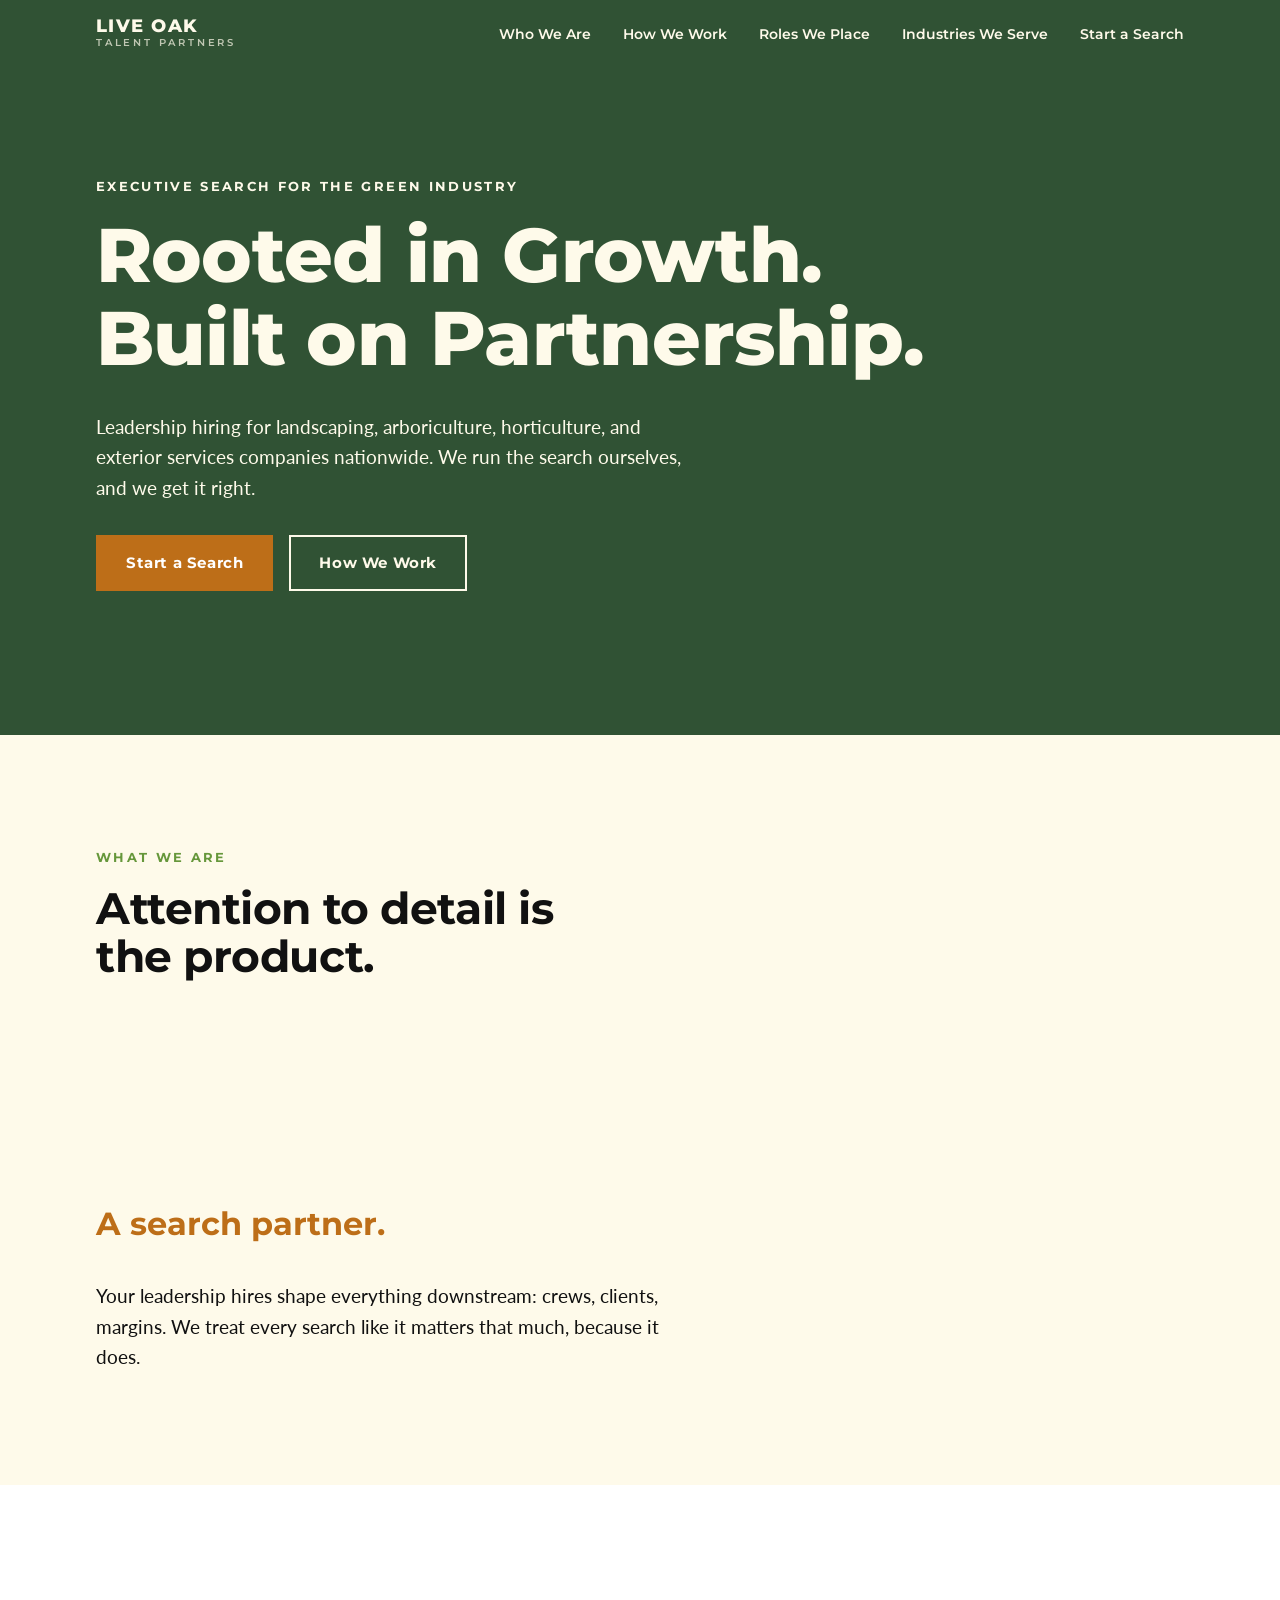
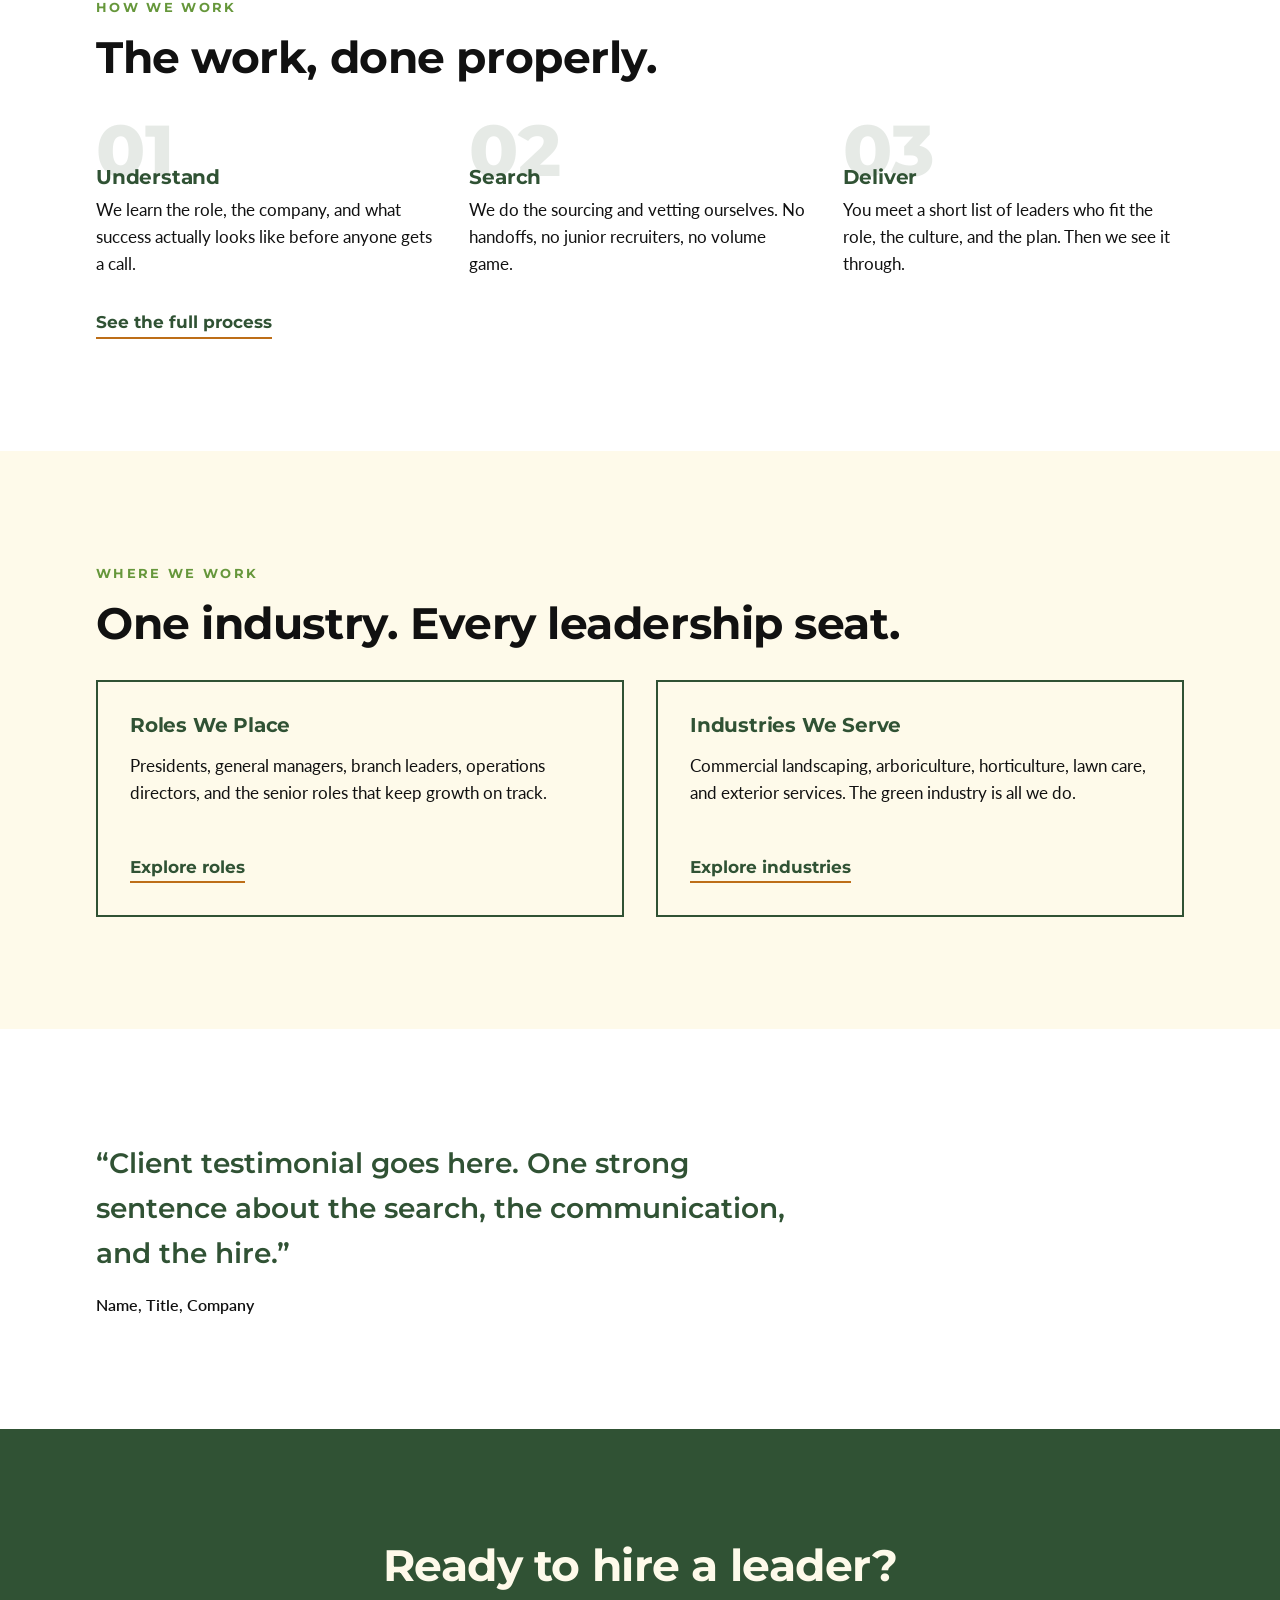
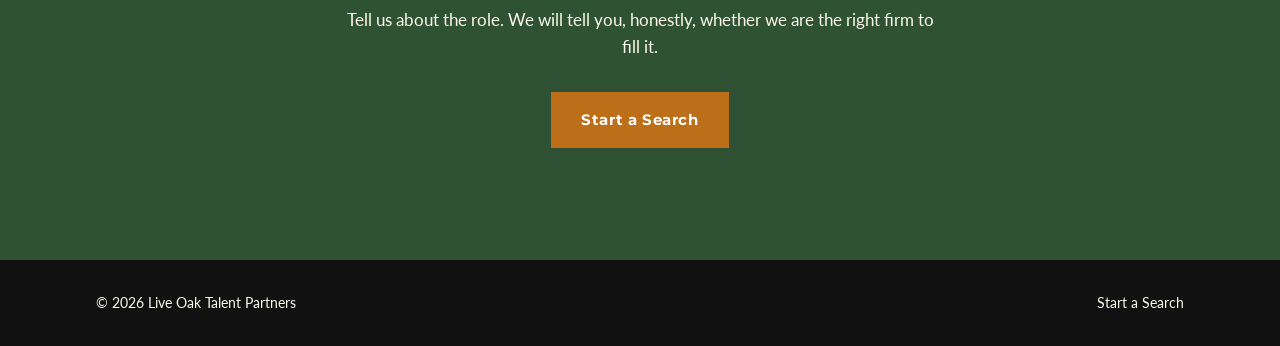
==== index.html @ 183c1b1b "Initial commit" ====
<!DOCTYPE html>
<html lang="en">
<head>
  <meta charset="UTF-8">
  <meta name="viewport" content="width=device-width, initial-scale=1.0">
  <title>Live Oak Talent Partners | Leadership Hiring for the Green Industry</title>
  <meta name="description" content="Executive search for landscaping, arboriculture, horticulture, and exterior services companies. Leadership hiring, done properly.">
  <link rel="preconnect" href="https://fonts.googleapis.com">
  <link rel="preconnect" href="https://fonts.gstatic.com" crossorigin>
  <link href="https://fonts.googleapis.com/css2?family=Montserrat:wght@600;700;800&family=Lato:wght@400;700&display=swap" rel="stylesheet">
  <link rel="stylesheet" href="styles.css">
</head>
<body>

  <header class="site-header">
    <div class="container">
      <!-- Logo: tree icon drops in here when the file is ready -->
      <a class="wordmark" href="index.html">
        <strong>LIVE OAK</strong>
        <span>Talent Partners</span>
      </a>
      <nav class="site-nav" aria-label="Main">
        <ul>
          <li><a href="pages/who-we-are.html">Who We Are</a></li>
          <li><a href="pages/how-we-work.html">How We Work</a></li>
          <li><a href="pages/roles-we-place.html">Roles We Place</a></li>
          <li><a href="pages/industries-we-serve.html">Industries We Serve</a></li>
          <li><a href="pages/start-a-search.html">Start a Search</a></li>
        </ul>
      </nav>
    </div>
  </header>

  <main>

    <section class="hero">
      <div class="container">
        <p class="eyebrow">Executive Search for the Green Industry</p>
        <h1>Rooted in Growth. Built on Partnership.</h1>
        <p class="lede">Leadership hiring for landscaping, arboriculture, horticulture, and exterior services companies nationwide. We run the search ourselves, and we get it right.</p>
        <div class="hero-actions">
          <a class="button button-solid" href="pages/start-a-search.html">Start a Search</a>
          <a class="button button-outline" href="pages/how-we-work.html">How We Work</a>
        </div>
      </div>
    </section>

    <section class="section positioning">
      <div class="container">
        <p class="eyebrow">What We Are</p>
        <h2 data-reveal>Attention to detail is the product.</h2>
        <ul class="not-list" data-reveal>
          <li class="struck">A staffing agency.</li>
          <li class="struck">A job board.</li>
          <li class="struck">A resume-forwarding firm.</li>
          <li class="resolve">A search partner.</li>
        </ul>
        <p class="lede">Your leadership hires shape everything downstream: crews, clients, margins. We treat every search like it matters that much, because it does.</p>
      </div>
    </section>

    <section class="section process">
      <div class="container">
        <p class="eyebrow">How We Work</p>
        <h2>The work, done properly.</h2>
        <div class="process-grid" data-reveal>
          <div>
            <p class="step-number">01</p>
            <h3>Understand</h3>
            <p>We learn the role, the company, and what success actually looks like before anyone gets a call.</p>
          </div>
          <div>
            <p class="step-number">02</p>
            <h3>Search</h3>
            <p>We do the sourcing and vetting ourselves. No handoffs, no junior recruiters, no volume game.</p>
          </div>
          <div>
            <p class="step-number">03</p>
            <h3>Deliver</h3>
            <p>You meet a short list of leaders who fit the role, the culture, and the plan. Then we see it through.</p>
          </div>
        </div>
        <a class="text-link" href="pages/how-we-work.html">See the full process</a>
      </div>
    </section>

    <section class="section">
      <div class="container">
        <p class="eyebrow">Where We Work</p>
        <h2>One industry. Every leadership seat.</h2>
        <div class="pathways-grid" data-reveal>
          <div class="pathway">
            <h3>Roles We Place</h3>
            <p>Presidents, general managers, branch leaders, operations directors, and the senior roles that keep growth on track.</p>
            <a class="text-link" href="pages/roles-we-place.html">Explore roles</a>
          </div>
          <div class="pathway">
            <h3>Industries We Serve</h3>
            <p>Commercial landscaping, arboriculture, horticulture, lawn care, and exterior services. The green industry is all we do.</p>
            <a class="text-link" href="pages/industries-we-serve.html">Explore industries</a>
          </div>
        </div>
      </div>
    </section>

    <section class="section quote">
      <div class="container">
        <!-- Social proof placeholder. Swap in a real client quote
             and attribution before launch. -->
        <blockquote data-reveal>
          &ldquo;Client testimonial goes here. One strong sentence about the search, the communication, and the hire.&rdquo;
          <cite>Name, Title, Company</cite>
        </blockquote>
      </div>
    </section>

    <section class="section cta-band">
      <div class="container">
        <h2>Ready to hire a leader?</h2>
        <p>Tell us about the role. We will tell you, honestly, whether we are the right firm to fill it.</p>
        <a class="button button-solid" href="pages/start-a-search.html">Start a Search</a>
      </div>
    </section>

  </main>

  <footer class="site-footer">
    <div class="container">
      <p>&copy; 2026 Live Oak Talent Partners</p>
      <p><a href="pages/start-a-search.html">Start a Search</a></p>
    </div>
  </footer>

  <script src="script.js"></script>
</body>
</html>
---- styles.css ----
/* ==========================================================
   Live Oak Talent Partners - shared stylesheet
   Mobile-first. Brand variables below are the only source
   of color and type decisions across the site.
   ========================================================== */

:root {
  --color-dark-green: #305234;
  --color-medium-green: #66973B;
  --color-amber: #BD6E18;
  --color-cream: #FEFAEA;
  --color-white: #FFFFFF;
  --color-black: #111111;

  --font-display: 'Montserrat', sans-serif;
  --font-body: 'Lato', sans-serif;

  --space-1: 0.5rem;
  --space-2: 1rem;
  --space-3: 2rem;
  --space-4: 4rem;
  --space-5: 7rem;

  --measure: 38rem;       /* max width for body text */
  --container: 72rem;     /* max width for page content */
}

/* ---------- Reset & base ---------- */

*,
*::before,
*::after {
  box-sizing: border-box;
  margin: 0;
}

html {
  scroll-behavior: smooth;
}

@media (prefers-reduced-motion: reduce) {
  html {
    scroll-behavior: auto;
  }
  *,
  *::before,
  *::after {
    animation: none !important;
    transition: none !important;
  }
}

body {
  font-family: var(--font-body);
  font-size: 1.0625rem;
  line-height: 1.6;
  color: var(--color-black);
  background: var(--color-cream);
}

img {
  max-width: 100%;
  display: block;
}

a {
  color: inherit;
}

:focus-visible {
  outline: 3px solid var(--color-amber);
  outline-offset: 3px;
}

/* ---------- Type ---------- */

h1,
h2,
h3 {
  font-family: var(--font-display);
  line-height: 1.1;
  letter-spacing: -0.01em;
}

h1 {
  font-size: clamp(2.5rem, 8vw, 4.75rem);
  font-weight: 800;
}

h2 {
  font-size: clamp(1.75rem, 5vw, 2.75rem);
  font-weight: 700;
}

h3 {
  font-size: 1.25rem;
  font-weight: 700;
}

.eyebrow {
  font-family: var(--font-display);
  font-size: 0.8125rem;
  font-weight: 700;
  letter-spacing: 0.18em;
  text-transform: uppercase;
  color: var(--color-medium-green);
  margin-bottom: var(--space-2);
}

.lede {
  font-size: 1.1875rem;
  max-width: var(--measure);
}

/* ---------- Layout helpers ---------- */

.container {
  max-width: var(--container);
  margin: 0 auto;
  padding: 0 var(--space-3);
}

.section {
  padding: var(--space-4) 0;
}

@media (min-width: 48rem) {
  .section {
    padding: var(--space-5) 0;
  }
}

/* ---------- Buttons ---------- */

.button {
  display: inline-block;
  font-family: var(--font-display);
  font-size: 0.9375rem;
  font-weight: 700;
  letter-spacing: 0.04em;
  text-decoration: none;
  padding: 0.875rem 1.75rem;
  border: 2px solid transparent;
  transition: background-color 0.15s ease, color 0.15s ease,
    transform 0.15s ease, box-shadow 0.15s ease;
}

.button:hover {
  transform: translateY(-2px);
  box-shadow: 0 6px 16px rgba(17, 17, 17, 0.2);
}

.button-solid {
  background: var(--color-amber);
  color: var(--color-white);
}

.button-solid:hover {
  background: var(--color-dark-green);
}

.button-outline {
  border-color: currentColor;
  color: inherit;
}

.button-outline:hover {
  background: var(--color-cream);
  color: var(--color-dark-green);
}

/* ---------- Header & nav ---------- */

.site-header {
  background: transparent;
  color: var(--color-cream);
  position: fixed;
  top: 0;
  left: 0;
  right: 0;
  z-index: 10;
  transition: background-color 0.25s ease, box-shadow 0.25s ease;
}

.site-header .container {
  display: flex;
  flex-wrap: wrap;
  align-items: center;
  justify-content: space-between;
  gap: var(--space-2);
  padding-top: var(--space-2);
  padding-bottom: var(--space-2);
  transition: padding 0.2s ease;
}

.site-header.scrolled {
  background: var(--color-dark-green);
  box-shadow: 0 2px 12px rgba(17, 17, 17, 0.25);
}

.site-header.scrolled .container {
  padding-top: 0.375rem;
  padding-bottom: 0.375rem;
}

.wordmark strong,
.wordmark span {
  transition: font-size 0.2s ease;
}

.site-header.scrolled .wordmark strong {
  font-size: 0.9375rem;
}

.site-header.scrolled .wordmark span {
  font-size: 0.5rem;
}

/* Logo: text wordmark stand-in. Tree icon drops in
   here as an img or inline SVG when the file arrives. */
.wordmark {
  font-family: var(--font-display);
  text-decoration: none;
  line-height: 1.15;
}

.wordmark strong {
  display: block;
  font-size: 1.125rem;
  font-weight: 800;
  letter-spacing: 0.08em;
}

.wordmark span {
  display: block;
  font-size: 0.625rem;
  font-weight: 600;
  letter-spacing: 0.28em;
  text-transform: uppercase;
  color: var(--color-cream);
  opacity: 0.7;
}

.site-nav ul {
  list-style: none;
  padding: 0;
  display: flex;
  flex-wrap: wrap;
  gap: var(--space-2) var(--space-3);
}

.site-nav a {
  font-family: var(--font-display);
  font-size: 0.875rem;
  font-weight: 600;
  text-decoration: none;
  padding: 0.25rem 0;
  border-bottom: 2px solid transparent;
}

.site-nav a:hover,
.site-nav a[aria-current="page"] {
  border-bottom-color: var(--color-amber);
}

/* ---------- Hero ---------- */

.hero {
  background: var(--color-dark-green);
  color: var(--color-cream);
  padding: 9rem 0 var(--space-5);
}

@media (min-width: 48rem) {
  .hero {
    padding: 11rem 0 9rem;
  }
}

.hero .eyebrow {
  color: var(--color-cream);
  opacity: 0.75;
}

.hero h1 {
  max-width: 16ch;
  margin-bottom: var(--space-3);
}

.hero .lede {
  color: var(--color-cream);
  opacity: 0.9;
  margin-bottom: var(--space-3);
}

.hero-actions {
  display: flex;
  flex-wrap: wrap;
  gap: var(--space-2);
}

/* Hero entrance: each element rises in sequence on load */
@keyframes rise-in {
  from {
    opacity: 0;
    transform: translateY(28px);
  }
  to {
    opacity: 1;
    transform: none;
  }
}

.hero .eyebrow,
.hero h1,
.hero .lede,
.hero-actions {
  animation: rise-in 0.7s ease-out both;
}

.hero h1 { animation-delay: 0.12s; }
.hero .lede { animation-delay: 0.28s; }
.hero-actions { animation-delay: 0.44s; }

/* ---------- Positioning / signature ---------- */

.positioning h2 {
  max-width: 18ch;
  margin-bottom: var(--space-3);
}

.not-list {
  list-style: none;
  padding: 0;
  font-family: var(--font-display);
  font-size: clamp(1.375rem, 4vw, 2rem);
  font-weight: 700;
  color: var(--color-dark-green);
}

.not-list li {
  position: relative;
  width: fit-content;
  margin-bottom: var(--space-1);
}

/* The strike is a drawn amber bar, animated by the reveal */
.not-list .struck {
  opacity: 0.55;
}

.not-list .struck::after {
  content: '';
  position: absolute;
  left: -0.1em;
  right: -0.1em;
  top: 52%;
  height: 0.14em;
  background: var(--color-amber);
  transform: scaleX(1);
  transform-origin: left center;
}

.not-list .resolve {
  color: var(--color-amber);
  margin-top: var(--space-2);
}

.positioning .lede {
  margin-top: var(--space-3);
}

/* ---------- Process (3 steps) ---------- */

.process {
  background: var(--color-white);
}

.process-grid {
  display: grid;
  gap: var(--space-3);
  margin-top: var(--space-3);
}

@media (min-width: 48rem) {
  .process-grid {
    grid-template-columns: repeat(3, 1fr);
  }
}

.step-number {
  font-family: var(--font-display);
  font-size: 4.5rem;
  font-weight: 800;
  line-height: 1;
  color: rgba(48, 82, 52, 0.12);
  letter-spacing: 0;
}

.process-grid h3 {
  margin: -1.25rem 0 var(--space-1);
  color: var(--color-dark-green);
}

.text-link {
  display: inline-block;
  font-family: var(--font-display);
  font-weight: 700;
  color: var(--color-dark-green);
  text-decoration: none;
  border-bottom: 2px solid var(--color-amber);
  margin-top: var(--space-3);
}

.text-link:hover {
  color: var(--color-amber);
}

/* ---------- Roles & industries ---------- */

.pathways-grid {
  display: grid;
  gap: var(--space-3);
  margin-top: var(--space-3);
}

@media (min-width: 48rem) {
  .pathways-grid {
    grid-template-columns: 1fr 1fr;
  }
}

.pathway {
  border: 2px solid var(--color-dark-green);
  padding: var(--space-3);
  transition: transform 0.2s ease, box-shadow 0.2s ease;
}

.pathway:hover {
  transform: translateY(-4px);
  box-shadow: 0 10px 24px rgba(48, 82, 52, 0.18);
}

.pathway h3 {
  color: var(--color-dark-green);
  margin-bottom: var(--space-2);
}

.pathway p {
  margin-bottom: var(--space-2);
}

/* ---------- Quote placeholder ---------- */

.quote {
  background: var(--color-white);
}

.quote blockquote {
  font-family: var(--font-display);
  font-size: clamp(1.25rem, 3.5vw, 1.75rem);
  font-weight: 600;
  color: var(--color-dark-green);
  max-width: 44rem;
}

.quote cite {
  display: block;
  font-family: var(--font-body);
  font-style: normal;
  font-size: 1rem;
  color: var(--color-black);
  margin-top: var(--space-2);
}

/* ---------- CTA band ---------- */

.cta-band {
  background: var(--color-dark-green);
  color: var(--color-cream);
  text-align: center;
}

.cta-band h2 {
  margin-bottom: var(--space-2);
}

.cta-band p {
  max-width: var(--measure);
  margin: 0 auto var(--space-3);
}

/* ---------- Footer ---------- */

.site-footer {
  background: var(--color-black);
  color: var(--color-cream);
  padding: var(--space-3) 0;
  font-size: 0.875rem;
}

.site-footer .container {
  display: flex;
  flex-wrap: wrap;
  justify-content: space-between;
  gap: var(--space-2);
}

.site-footer a {
  text-decoration: none;
}

.site-footer a:hover {
  color: var(--color-amber);
}

/* ---------- Scroll reveals (classes applied by script.js) ---------- */

.reveal-init {
  opacity: 0;
  transform: translateY(40px);
  transition: opacity 0.8s ease-out, transform 0.8s ease-out;
}

.reveal-init.is-visible {
  opacity: 1;
  transform: none;
}

/* Strike-through list: lines appear one by one, then each
   amber bar draws across, then the resolve line lands */
.not-list.reveal-init li {
  opacity: 0;
  transform: translateY(16px);
  transition: opacity 0.5s ease-out, transform 0.5s ease-out;
}

.not-list.reveal-init .struck::after {
  transform: scaleX(0);
  transition: transform 0.45s ease-out;
}

.not-list.reveal-init.is-visible li {
  transform: none;
}

.not-list.reveal-init.is-visible .struck {
  opacity: 0.55;
}

.not-list.reveal-init.is-visible .resolve {
  opacity: 1;
}

.not-list.reveal-init.is-visible .struck::after {
  transform: scaleX(1);
}

.not-list.reveal-init.is-visible li:nth-child(1) { transition-delay: 0.15s; }
.not-list.reveal-init.is-visible li:nth-child(1)::after { transition-delay: 0.55s; }
.not-list.reveal-init.is-visible li:nth-child(2) { transition-delay: 0.7s; }
.not-list.reveal-init.is-visible li:nth-child(2)::after { transition-delay: 1.1s; }
.not-list.reveal-init.is-visible li:nth-child(3) { transition-delay: 1.25s; }
.not-list.reveal-init.is-visible li:nth-child(3)::after { transition-delay: 1.65s; }
.not-list.reveal-init.is-visible li:nth-child(4) { transition-delay: 2.2s; }

/* ---------- Custom cursor (activated by script.js on fine pointers) ---------- */

body.has-custom-cursor,
body.has-custom-cursor a,
body.has-custom-cursor button {
  cursor: none;
}

.cursor-dot {
  position: fixed;
  top: 0;
  left: 0;
  width: 10px;
  height: 10px;
  border-radius: 50%;
  background: var(--color-amber);
  pointer-events: none;
  z-index: 9999;
  transform: translate(-50%, -50%);
  transition: width 0.2s ease, height 0.2s ease,
    background-color 0.2s ease, border-color 0.2s ease, opacity 0.2s ease;
}

.cursor-dot.is-hovering {
  width: 42px;
  height: 42px;
  background: transparent;
  border: 2px solid var(--color-amber);
}

.cursor-dot.is-hidden {
  opacity: 0;
}
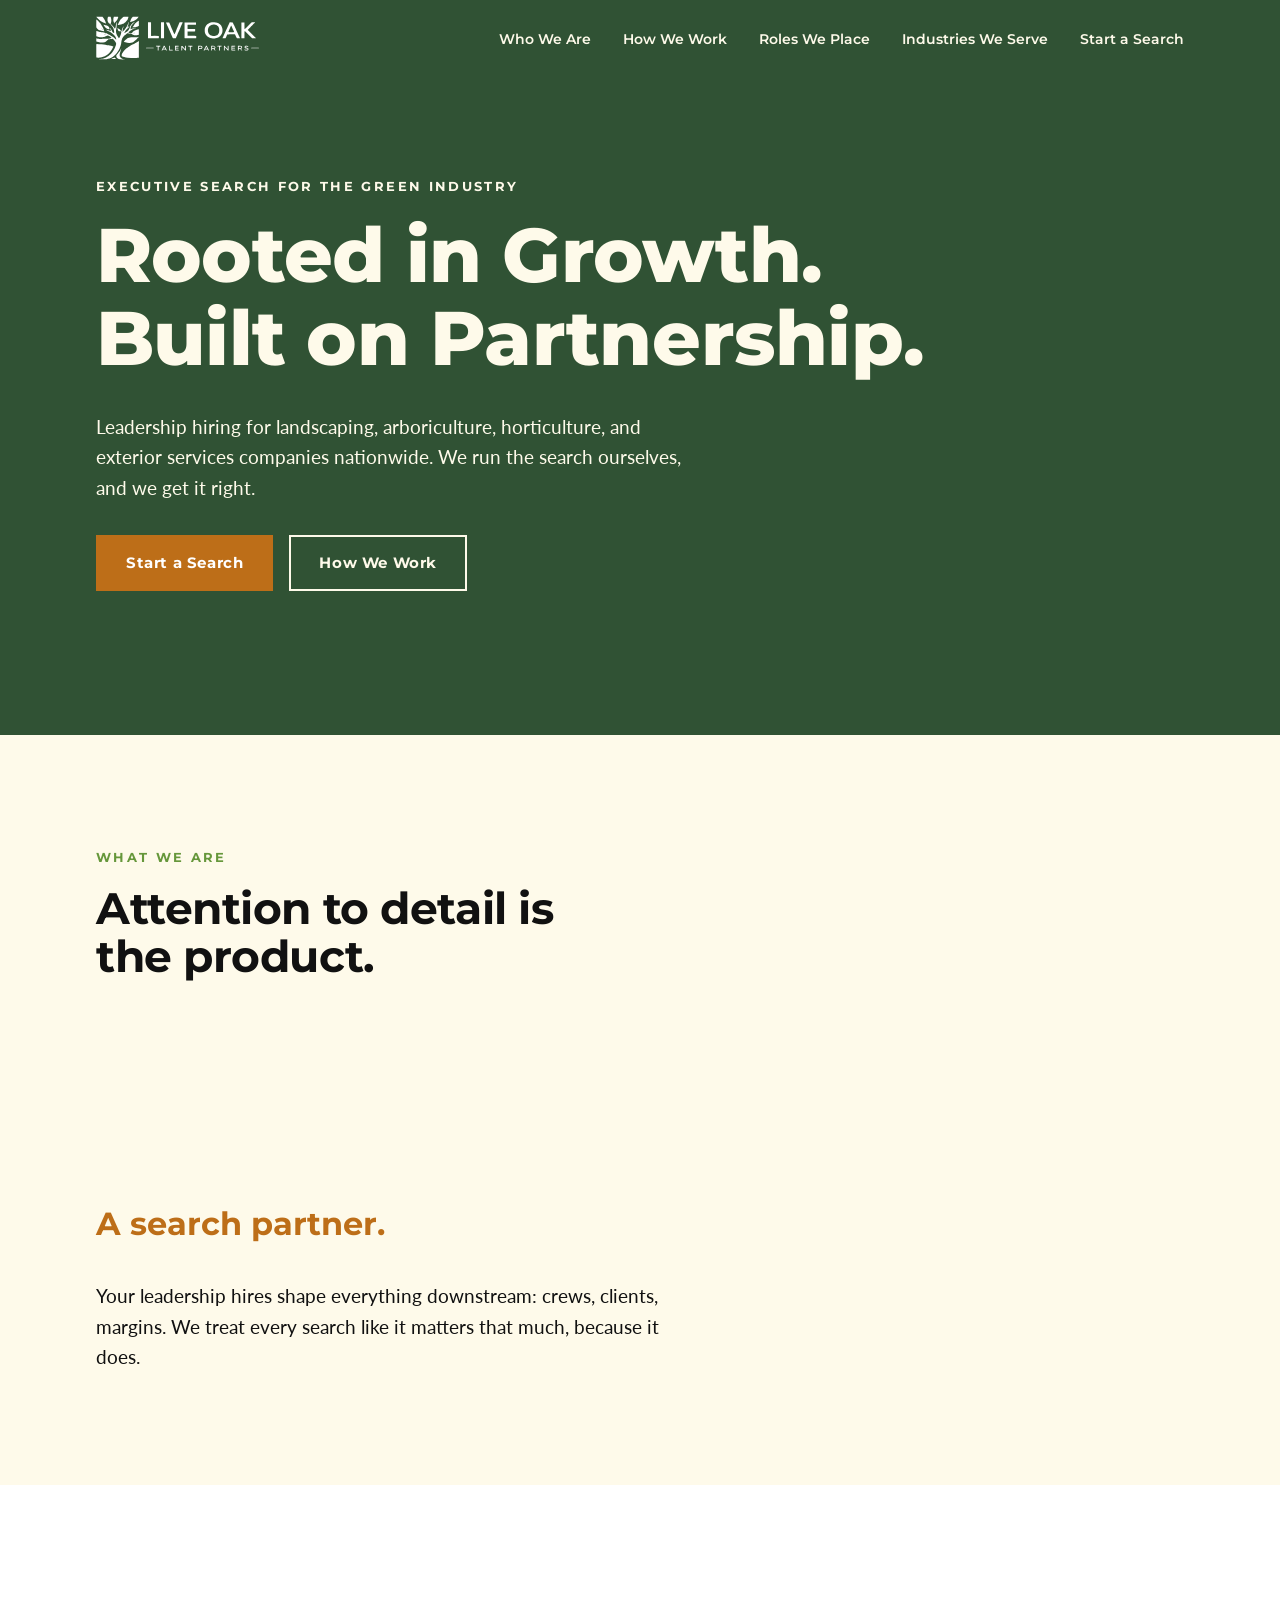
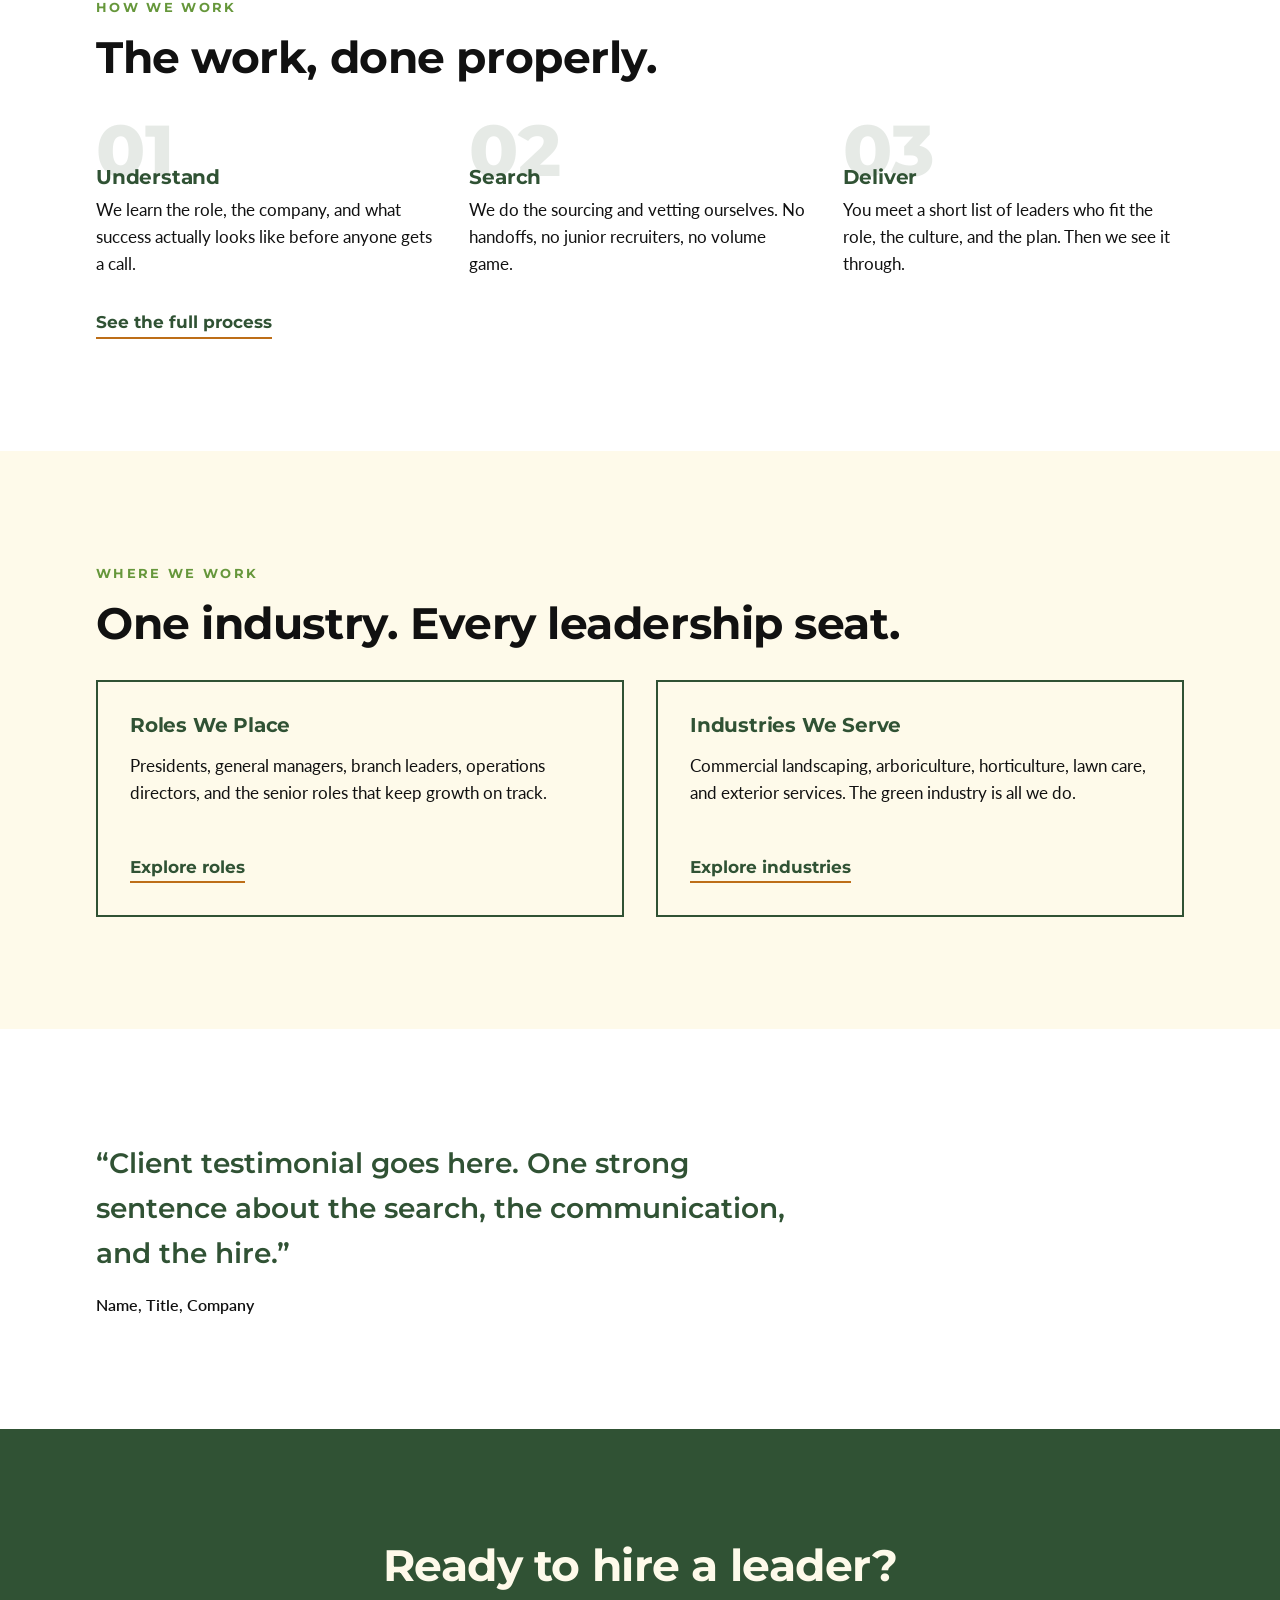
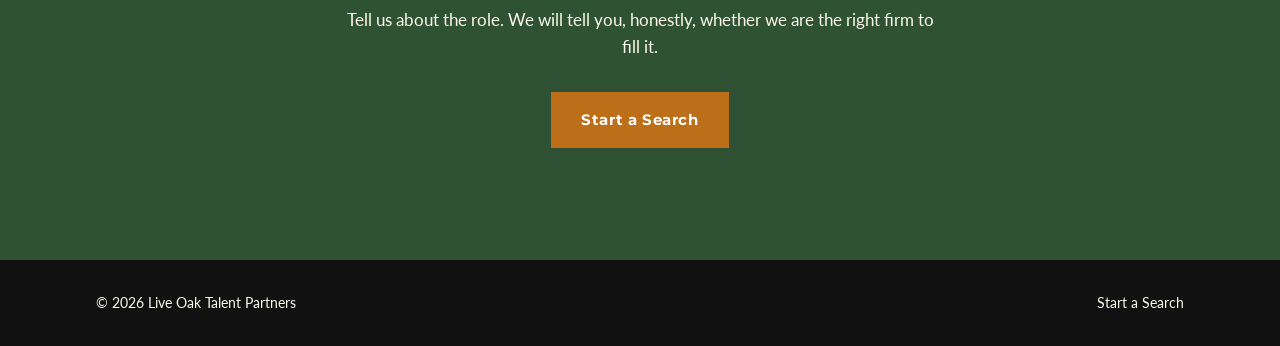
==== commit 4252a694: "wire logo into header" ====
--- a/index.html
+++ b/index.html
@@ -14,10 +14,8 @@
 
   <header class="site-header">
     <div class="container">
-      <!-- Logo: tree icon drops in here when the file is ready -->
       <a class="wordmark" href="index.html">
-        <strong>LIVE OAK</strong>
-        <span>Talent Partners</span>
+        <img src="assets/logo-white.svg" alt="Live Oak Talent Partners" width="163" height="44">
       </a>
       <nav class="site-nav" aria-label="Main">
         <ul>
--- a/styles.css
+++ b/styles.css
@@ -203,42 +203,20 @@
   padding-bottom: 0.375rem;
 }
 
-.wordmark strong,
-.wordmark span {
-  transition: font-size 0.2s ease;
-}
-
-.site-header.scrolled .wordmark strong {
-  font-size: 0.9375rem;
-}
-
-.site-header.scrolled .wordmark span {
-  font-size: 0.5rem;
-}
-
-/* Logo: text wordmark stand-in. Tree icon drops in
-   here as an img or inline SVG when the file arrives. */
+.wordmark img {
+  display: block;
+  height: 44px;
+  width: auto;
+  transition: height 0.2s ease;
+}
+
+.site-header.scrolled .wordmark img {
+  height: 34px;
+}
+
+/* Logo: white SVG, sized via .wordmark img above */
 .wordmark {
-  font-family: var(--font-display);
-  text-decoration: none;
-  line-height: 1.15;
-}
-
-.wordmark strong {
   display: block;
-  font-size: 1.125rem;
-  font-weight: 800;
-  letter-spacing: 0.08em;
-}
-
-.wordmark span {
-  display: block;
-  font-size: 0.625rem;
-  font-weight: 600;
-  letter-spacing: 0.28em;
-  text-transform: uppercase;
-  color: var(--color-cream);
-  opacity: 0.7;
 }
 
 .site-nav ul {
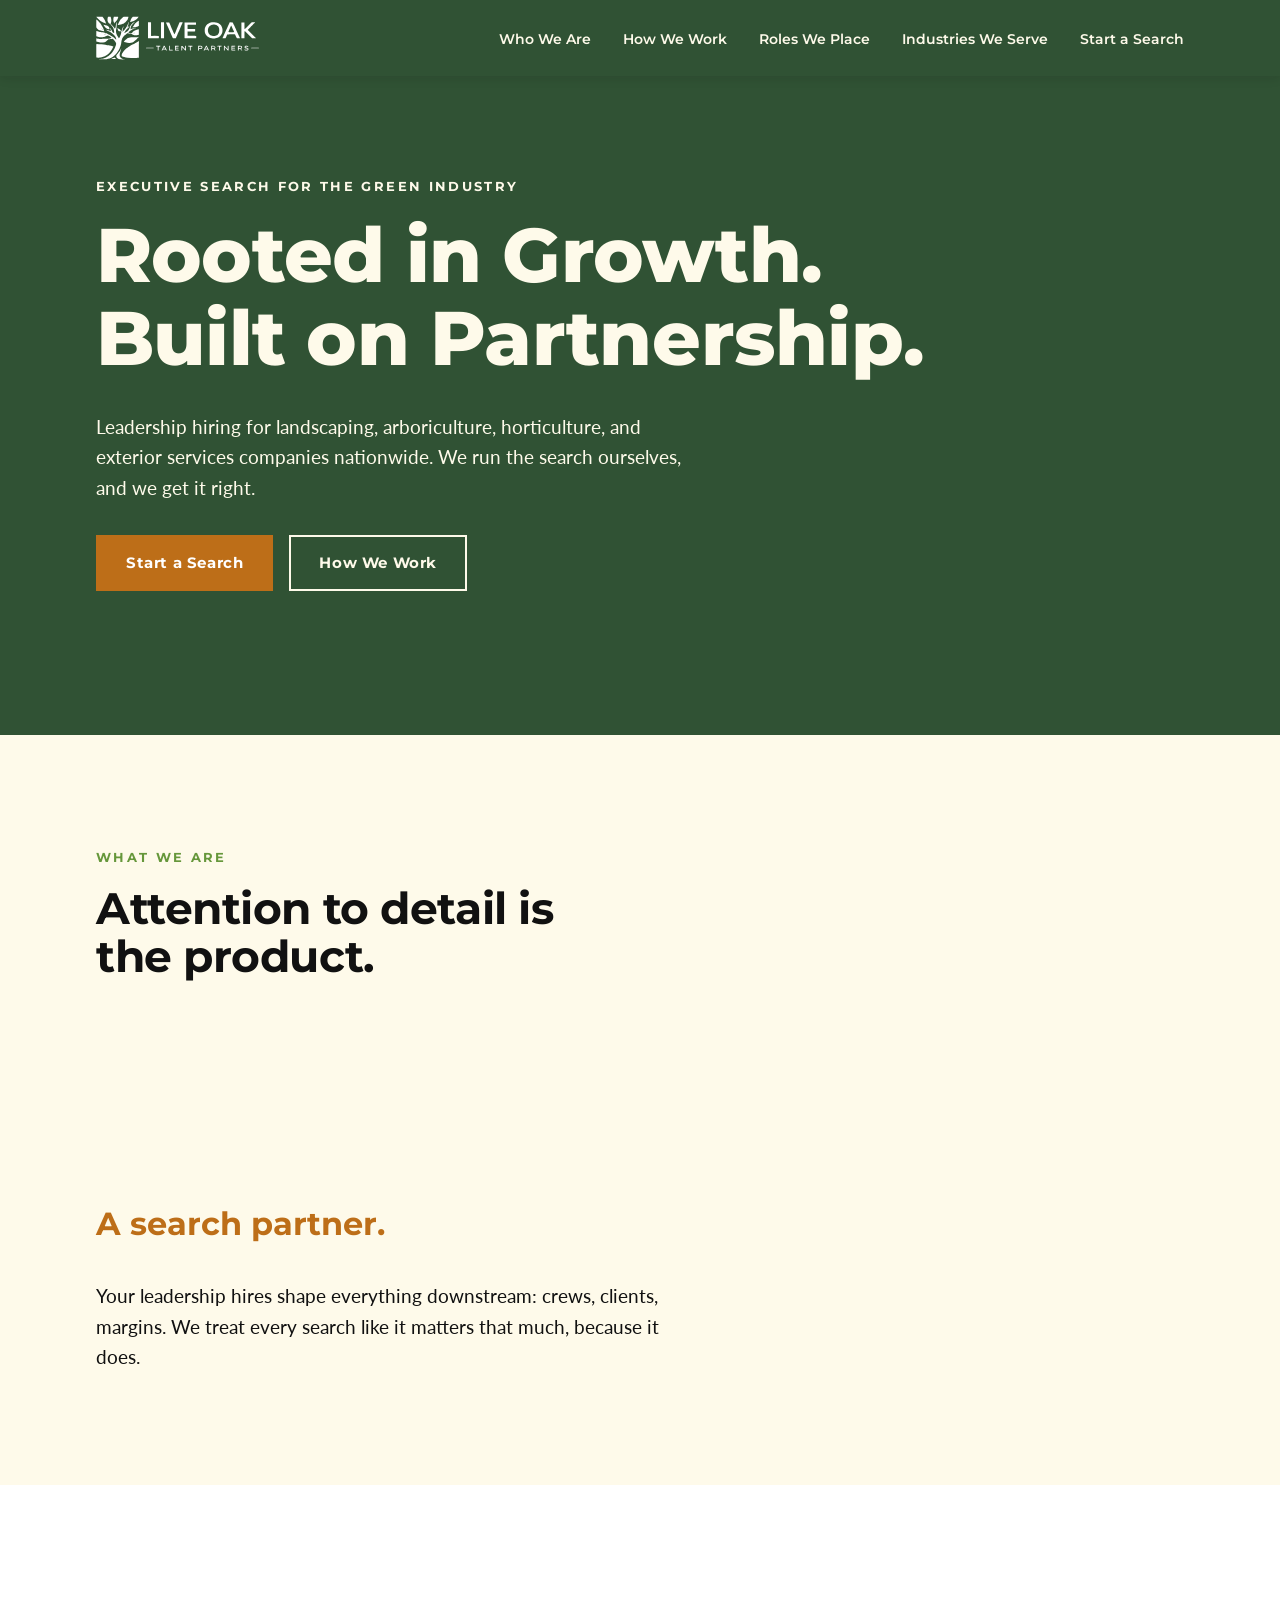
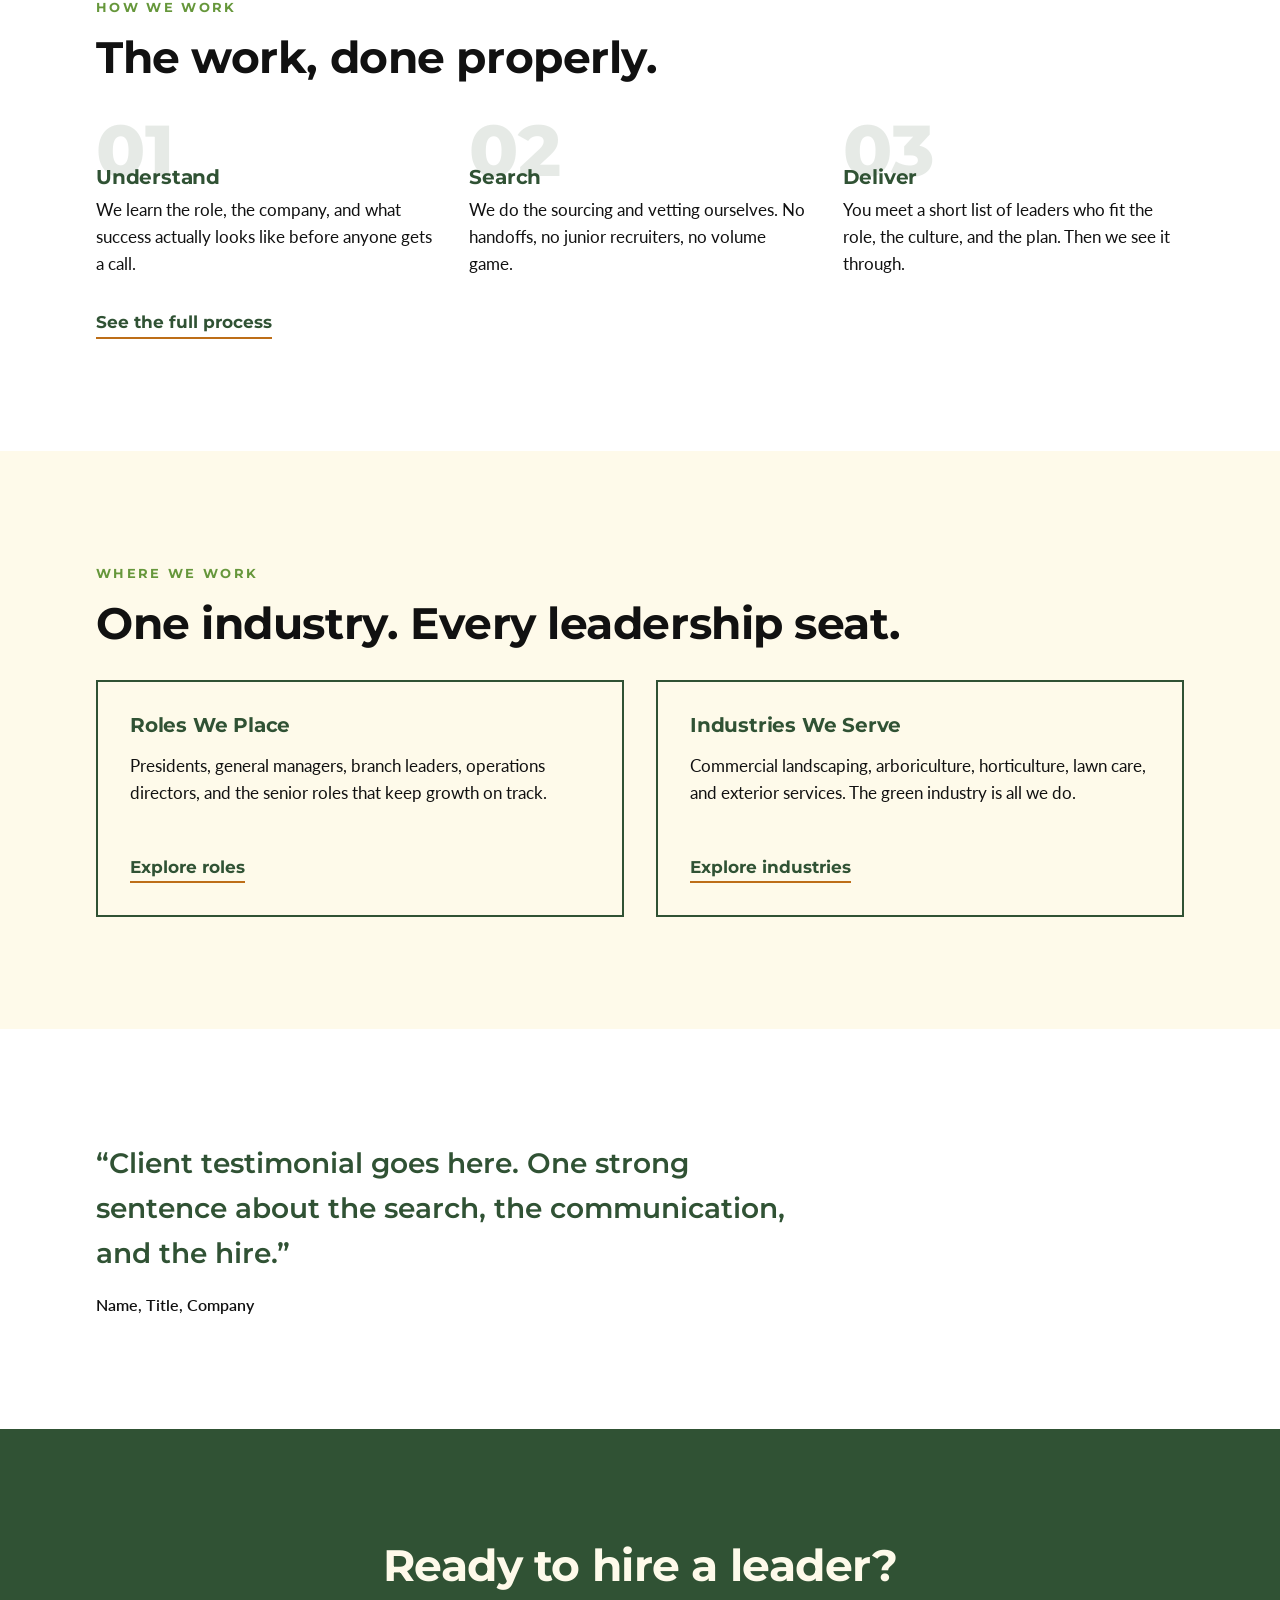
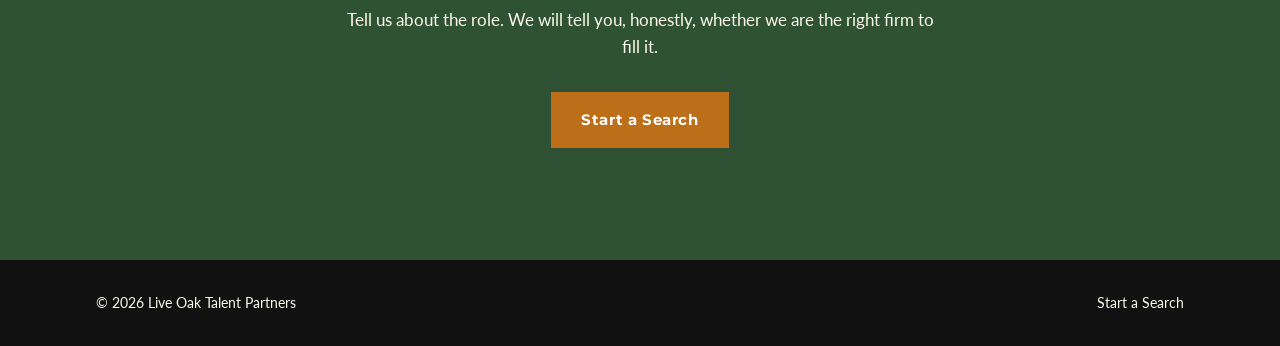
==== commit 08ca9d77: "Mobile menu + mobile industries fixes" ====
--- a/index.html
+++ b/index.html
@@ -17,7 +17,10 @@
       <a class="wordmark" href="index.html">
         <img src="assets/logo-white.svg" alt="Live Oak Talent Partners" width="163" height="44">
       </a>
-      <nav class="site-nav" aria-label="Main">
+      <button class="nav-toggle" aria-expanded="false" aria-controls="site-nav" aria-label="Menu">
+        <span></span><span></span><span></span>
+      </button>
+      <nav class="site-nav" id="site-nav" aria-label="Main">
         <ul>
           <li><a href="pages/who-we-are.html">Who We Are</a></li>
           <li><a href="pages/how-we-work.html">How We Work</a></li>
--- a/styles.css
+++ b/styles.css
@@ -172,14 +172,15 @@
 /* ---------- Header & nav ---------- */
 
 .site-header {
-  background: transparent;
+  background: var(--color-dark-green);
   color: var(--color-cream);
   position: fixed;
   top: 0;
   left: 0;
   right: 0;
   z-index: 10;
-  transition: background-color 0.25s ease, box-shadow 0.25s ease;
+  box-shadow: 0 2px 10px rgba(17, 17, 17, 0.12);
+  transition: box-shadow 0.25s ease;
 }
 
 .site-header .container {
@@ -194,7 +195,6 @@
 }
 
 .site-header.scrolled {
-  background: var(--color-dark-green);
   box-shadow: 0 2px 12px rgba(17, 17, 17, 0.25);
 }
 
@@ -239,6 +239,84 @@
 .site-nav a:hover,
 .site-nav a[aria-current="page"] {
   border-bottom-color: var(--color-amber);
+}
+
+/* ---------- Mobile menu: hamburger + full-page panel ---------- */
+
+.nav-toggle {
+  display: none;
+}
+
+@media (max-width: 47.9375rem) {
+  .nav-toggle {
+    display: flex;
+    flex-direction: column;
+    justify-content: center;
+    gap: 5px;
+    width: 44px;
+    height: 44px;
+    padding: 10px;
+    background: none;
+    border: none;
+    cursor: pointer;
+    position: relative;
+    z-index: 12;
+  }
+
+  .nav-toggle span {
+    display: block;
+    width: 100%;
+    height: 2px;
+    background: var(--color-cream);
+    transition: transform 0.25s ease, opacity 0.25s ease;
+  }
+
+  /* Bars become an X when open */
+  .nav-toggle[aria-expanded="true"] span:nth-child(1) {
+    transform: translateY(7px) rotate(45deg);
+  }
+  .nav-toggle[aria-expanded="true"] span:nth-child(2) {
+    opacity: 0;
+  }
+  .nav-toggle[aria-expanded="true"] span:nth-child(3) {
+    transform: translateY(-7px) rotate(-45deg);
+  }
+
+  .site-nav {
+    position: fixed;
+    inset: 0;
+    z-index: 11;
+    background: var(--color-dark-green);
+    padding: 7rem var(--space-3) var(--space-3);
+    transform: translateY(-100%);
+    visibility: hidden;
+    transition: transform 0.3s ease, visibility 0.3s ease;
+  }
+
+  .site-nav.open {
+    transform: none;
+    visibility: visible;
+  }
+
+  .site-nav ul {
+    flex-direction: column;
+    gap: var(--space-3);
+  }
+
+  .site-nav a {
+    font-size: 1.75rem;
+    font-weight: 700;
+  }
+
+  body.nav-open {
+    overflow: hidden;
+  }
+
+  /* Logo stays visible above the open panel */
+  .wordmark {
+    position: relative;
+    z-index: 12;
+  }
 }
 
 /* ---------- Hero ---------- */
@@ -454,6 +532,8 @@
 /* ---------- CTA band ---------- */
 
 .cta-band {
+  position: relative;
+  z-index: 1;
   background: var(--color-dark-green);
   color: var(--color-cream);
   text-align: center;
@@ -575,3 +655,163 @@
 .cursor-dot.is-hidden {
   opacity: 0;
 }
+
+/* ---------- Industry index (Industries We Serve) ----------
+   One full-bleed composition: photo behind everything, page
+   intro and industry list on top. The photo layer is sticky,
+   always filling the screen in view. Hovering a row crossfades
+   to that industry's photo. Photos live in /assets/; until a
+   photo exists the panel stays solid dark green. */
+
+.industry-index {
+  position: relative;
+  background: var(--color-dark-green);
+  color: var(--color-cream);
+  min-height: 100vh;
+  min-height: 100svh;
+  padding: 0 0 var(--space-4);
+  overflow: clip;
+}
+
+.industry-bgs {
+  position: sticky;
+  top: 0;
+  height: 100vh;
+  height: 100svh;
+  margin-bottom: -100vh;
+  margin-bottom: -100svh;
+}
+
+/* Intro owns the first screen; the first industry row peeks
+   at the bottom edge as the scroll cue */
+.industry-intro {
+  min-height: calc(100vh - 7rem);
+  min-height: calc(100svh - 7rem);
+  display: flex;
+  flex-direction: column;
+  justify-content: center;
+  padding: 6rem 0 var(--space-3);
+}
+
+.industry-intro h1 {
+  font-size: clamp(2.25rem, 6vw, 3.5rem);
+  margin-bottom: var(--space-3);
+}
+
+.industry-intro .eyebrow {
+  color: var(--color-cream);
+  opacity: 0.75;
+}
+
+.industry-intro .lede {
+  opacity: 0.9;
+}
+
+.industry-bg {
+  position: absolute;
+  inset: 0;
+  background-size: cover;
+  background-position: center;
+  opacity: 0;
+  transition: opacity 0.5s ease;
+}
+
+.industry-bg[data-bg="liveoak"]       { background-image: url('assets/liveoak.jpg'); }
+.industry-bg[data-bg="landscaping"]   { background-image: url('assets/landscaping.jpg'); }
+.industry-bg[data-bg="horticulture"]  { background-image: url('assets/horticulture.jpg'); }
+.industry-bg[data-bg="arboriculture"] { background-image: url('assets/arboriculture.jpg'); }
+.industry-bg[data-bg="exterior"]      { background-image: url('assets/exterior.jpg'); }
+.industry-bg[data-bg="residential"]   { background-image: url('assets/residential.jpg'); }
+.industry-bg[data-bg="golf"]          { background-image: url('assets/golf.jpg'); }
+
+.industry-bg.is-active {
+  opacity: 1;
+}
+
+/* Directional scrim: deep where the text lives, lighter where
+   the photo gets to be seen */
+.industry-bgs::after {
+  content: '';
+  position: absolute;
+  inset: 0;
+  background: linear-gradient(
+    100deg,
+    rgba(48, 82, 52, 0.94) 0%,
+    rgba(48, 82, 52, 0.74) 55%,
+    rgba(48, 82, 52, 0.4) 100%
+  );
+}
+
+.industry-index .container {
+  position: relative;
+}
+
+.industry-list {
+  list-style: none;
+  padding: 0;
+}
+
+.industry-row {
+  padding: var(--space-3) 0;
+  border-bottom: 1px solid rgba(254, 250, 234, 0.2);
+}
+
+.industry-row:last-child {
+  border-bottom: none;
+}
+
+.industry-row h2 {
+  font-size: clamp(1.5rem, 4vw, 2.5rem);
+  font-weight: 700;
+  transition: transform 0.25s ease, color 0.25s ease;
+}
+
+.industry-row p {
+  max-width: var(--measure);
+  color: var(--color-cream);
+  opacity: 0.75;
+  margin-top: var(--space-1);
+}
+
+@media (hover: hover) {
+  .industry-row:hover h2 {
+    transform: translateX(0.5rem);
+    color: var(--color-amber);
+  }
+}
+
+/* Touch screens get no hover, so each row carries its own
+   photo with the same overlay. Missing photos degrade to
+   the dark green panel. */
+@media (hover: none) {
+  .industry-bgs {
+    display: none;
+  }
+
+  /* The live oak backs the intro on touch screens */
+  .industry-index {
+    background-image:
+      linear-gradient(rgba(48, 82, 52, 0.85), rgba(48, 82, 52, 0.85)),
+      url('assets/liveoak.jpg');
+    background-size: cover;
+    background-position: center;
+  }
+
+  .industry-row {
+    position: relative;
+    padding: var(--space-3) var(--space-2);
+    margin-bottom: var(--space-2);
+    border-bottom: none;
+    background-color: var(--color-dark-green);
+    background-size: cover;
+    background-position: center;
+    background-blend-mode: multiply;
+  }
+
+  .industry-row[data-industry="landscaping"]   { background-image: linear-gradient(rgba(48, 82, 52, 0.82), rgba(48, 82, 52, 0.82)), url('assets/landscaping.jpg'); }
+  .industry-row[data-industry="horticulture"]  { background-image: linear-gradient(rgba(48, 82, 52, 0.82), rgba(48, 82, 52, 0.82)), url('assets/horticulture.jpg'); }
+  .industry-row[data-industry="arboriculture"] { background-image: linear-gradient(rgba(48, 82, 52, 0.82), rgba(48, 82, 52, 0.82)), url('assets/arboriculture.jpg'); }
+  .industry-row[data-industry="exterior"]      { background-image: linear-gradient(rgba(48, 82, 52, 0.82), rgba(48, 82, 52, 0.82)), url('assets/exterior.jpg'); }
+  .industry-row[data-industry="residential"]   { background-image: linear-gradient(rgba(48, 82, 52, 0.82), rgba(48, 82, 52, 0.82)), url('assets/residential.jpg'); }
+  .industry-row[data-industry="golf"]          { background-image: linear-gradient(rgba(48, 82, 52, 0.82), rgba(48, 82, 52, 0.82)), url('assets/golf.jpg'); }
+}
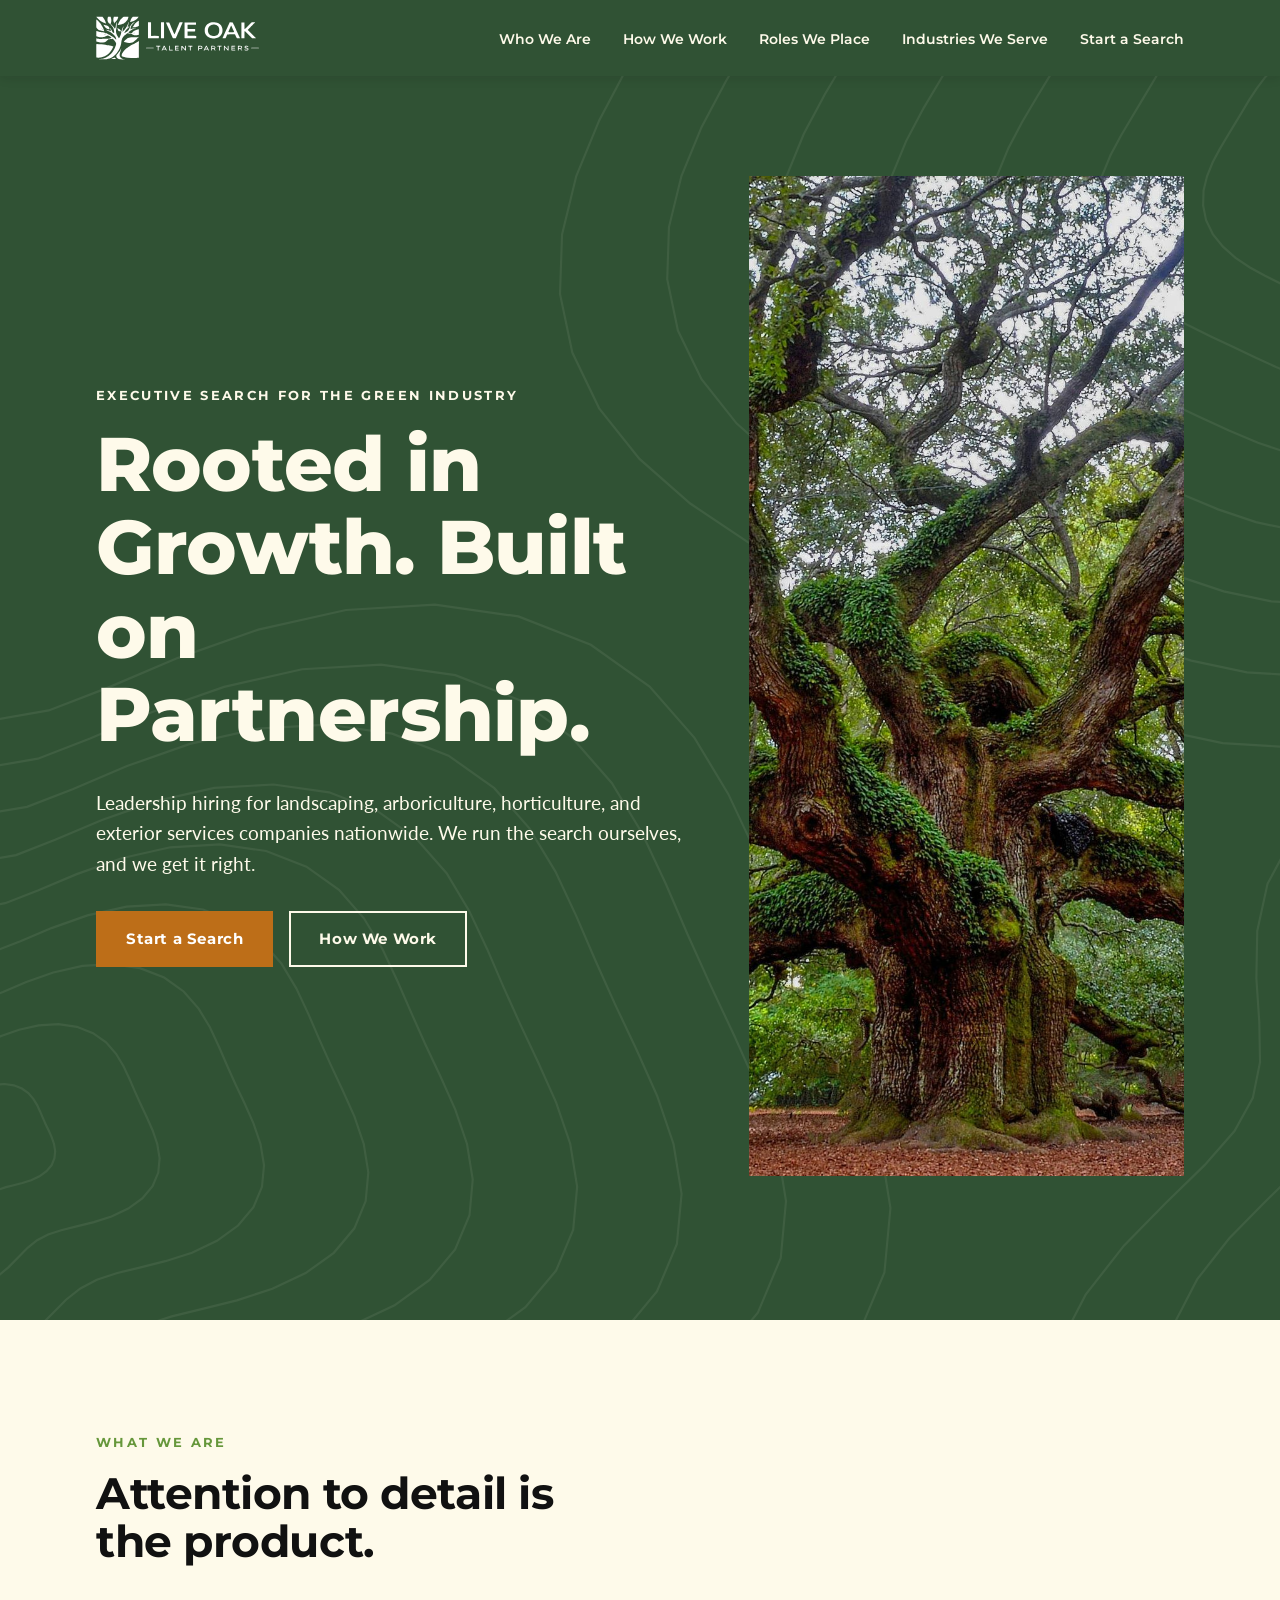
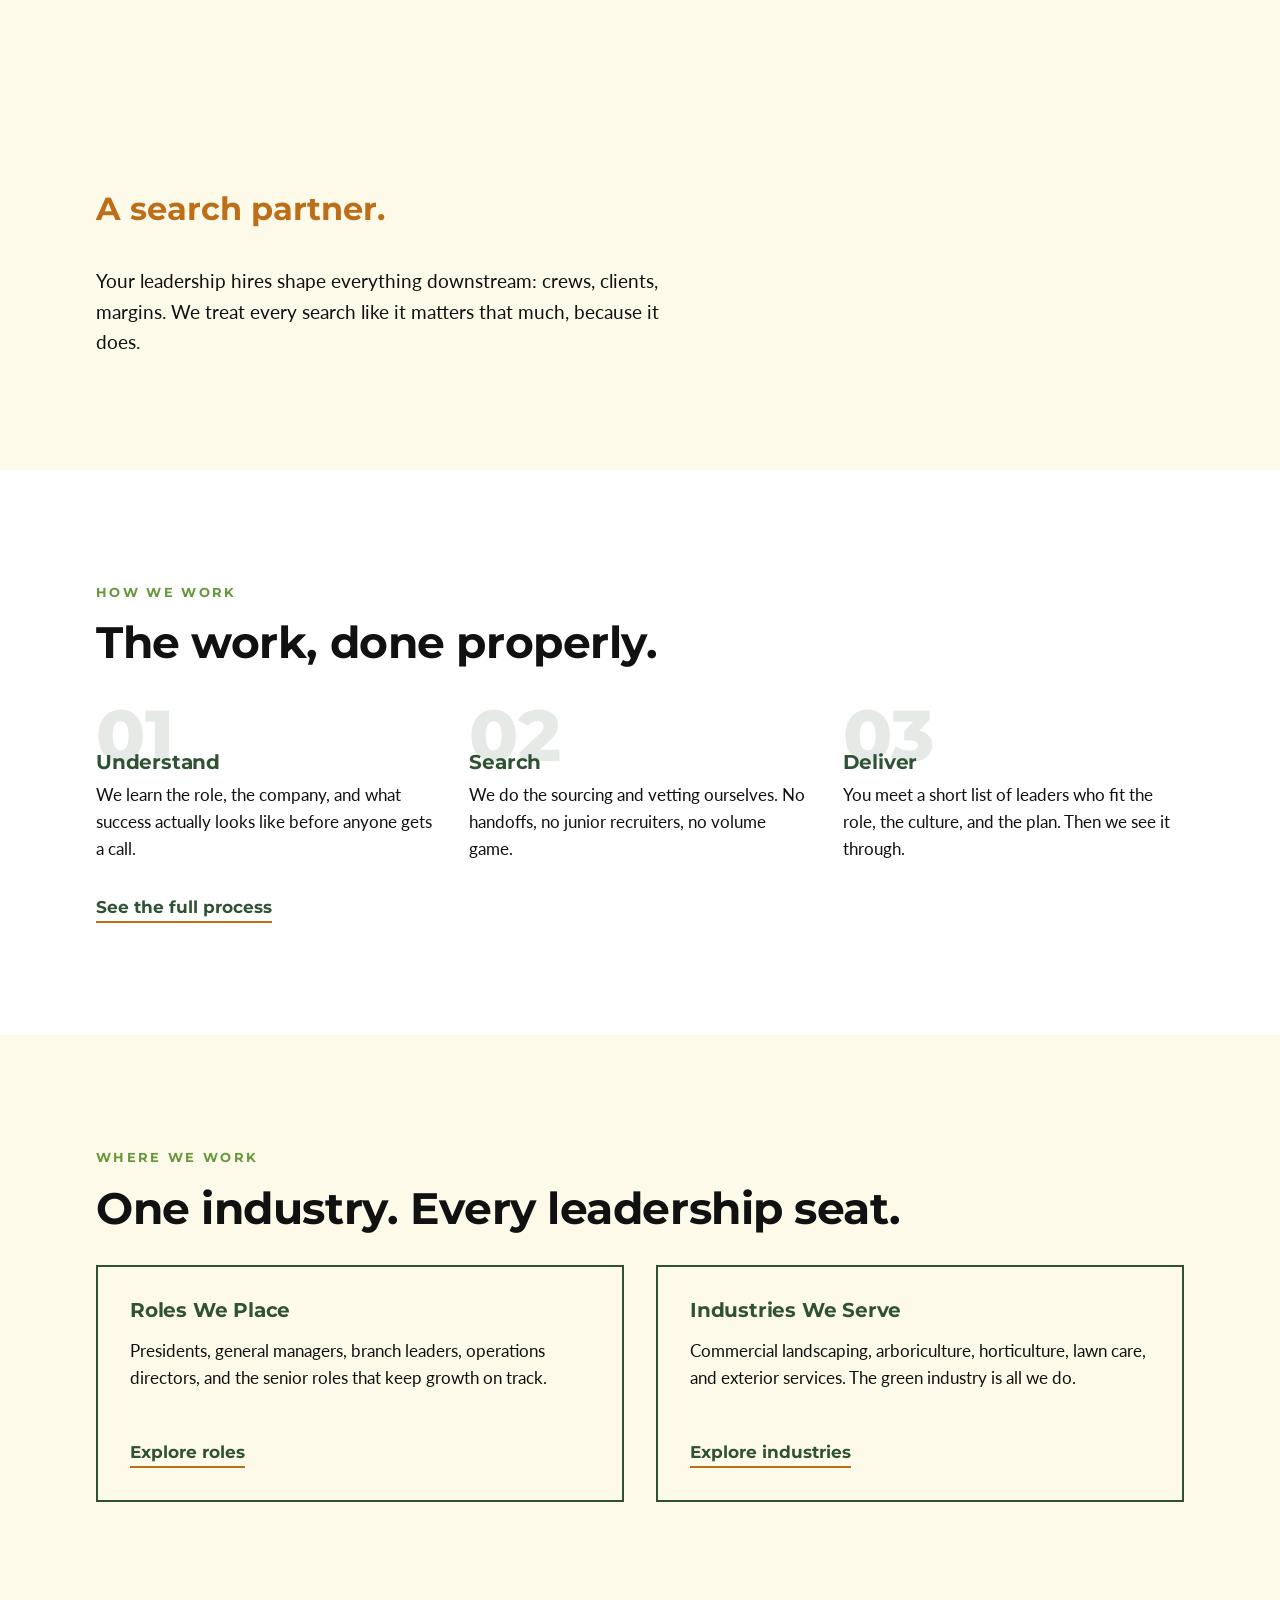
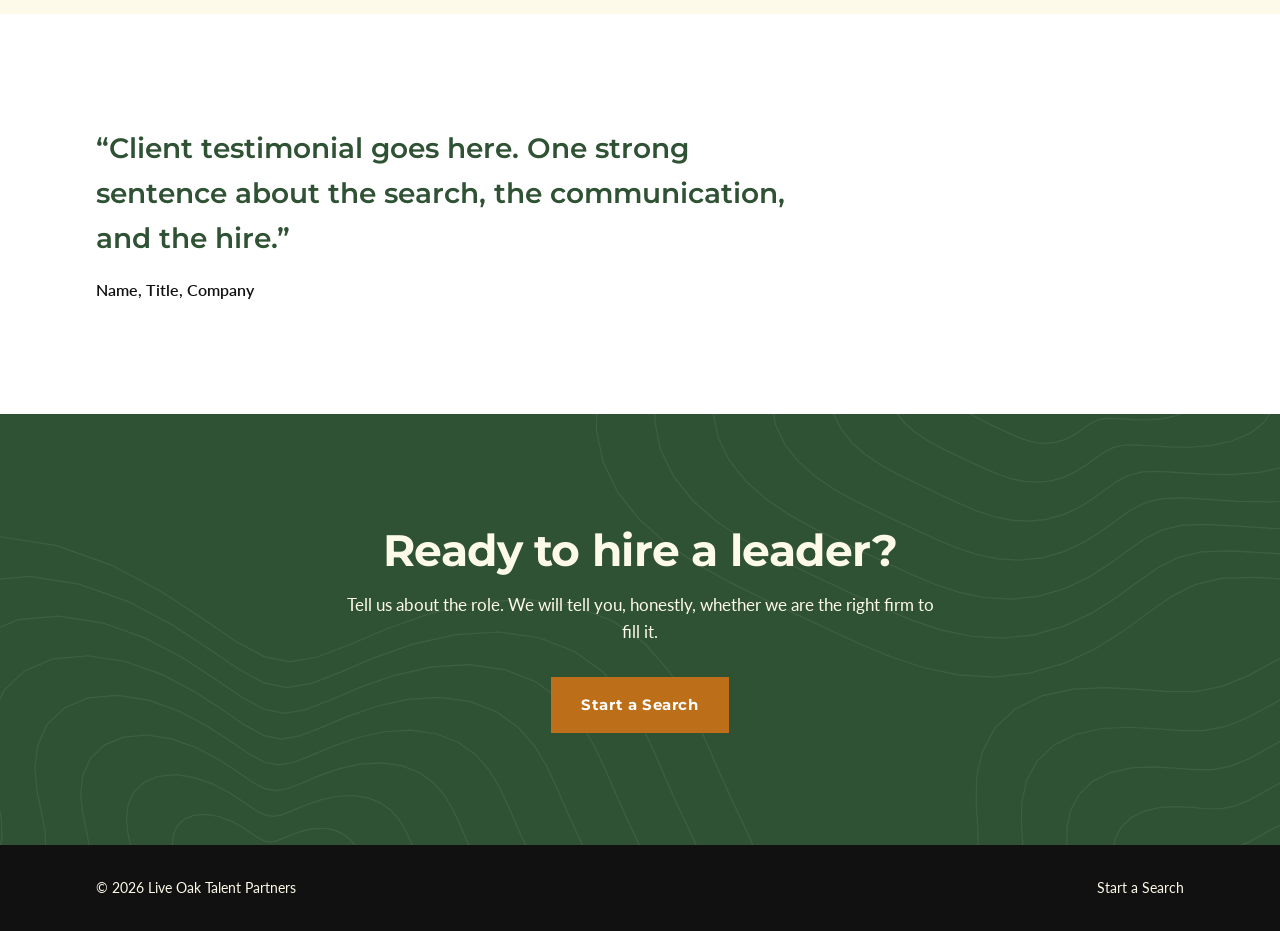
==== commit 7ae4cc29: "Contour texture, split hero with oak, mobile type-only intro"" ====
--- a/index.html
+++ b/index.html
@@ -35,14 +35,19 @@
   <main>
 
     <section class="hero">
-      <div class="container">
-        <p class="eyebrow">Executive Search for the Green Industry</p>
-        <h1>Rooted in Growth. Built on Partnership.</h1>
-        <p class="lede">Leadership hiring for landscaping, arboriculture, horticulture, and exterior services companies nationwide. We run the search ourselves, and we get it right.</p>
-        <div class="hero-actions">
-          <a class="button button-solid" href="pages/start-a-search.html">Start a Search</a>
-          <a class="button button-outline" href="pages/how-we-work.html">How We Work</a>
+      <div class="container hero-grid">
+        <div class="hero-copy">
+          <p class="eyebrow">Executive Search for the Green Industry</p>
+          <h1>Rooted in Growth. Built on Partnership.</h1>
+          <p class="lede">Leadership hiring for landscaping, arboriculture, horticulture, and exterior services companies nationwide. We run the search ourselves, and we get it right.</p>
+          <div class="hero-actions">
+            <a class="button button-solid" href="pages/start-a-search.html">Start a Search</a>
+            <a class="button button-outline" href="pages/how-we-work.html">How We Work</a>
+          </div>
         </div>
+        <figure class="hero-photo">
+          <img src="assets/liveoak.jpg" alt="A sprawling live oak tree" width="800" height="1000">
+        </figure>
       </div>
     </section>
 
--- a/styles.css
+++ b/styles.css
@@ -288,14 +288,16 @@
     z-index: 11;
     background: var(--color-dark-green);
     padding: 7rem var(--space-3) var(--space-3);
-    transform: translateY(-100%);
+    clip-path: circle(0 at calc(100% - 2.75rem) 2.25rem);
     visibility: hidden;
-    transition: transform 0.3s ease, visibility 0.3s ease;
+    transition: clip-path 0.4s ease-in, visibility 0.4s ease-in;
   }
 
   .site-nav.open {
-    transform: none;
+    clip-path: circle(150% at calc(100% - 2.75rem) 2.25rem);
     visibility: visible;
+    transition: clip-path 0.7s cubic-bezier(0.22, 0.61, 0.36, 1),
+      visibility 0.7s;
   }
 
   .site-nav ul {
@@ -303,9 +305,31 @@
     gap: var(--space-3);
   }
 
+  .site-nav li {
+    opacity: 0;
+    transform: translateY(16px);
+    transition: opacity 0.3s ease, transform 0.3s ease;
+  }
+
+  .site-nav.open li {
+    opacity: 1;
+    transform: none;
+  }
+
+  .site-nav.open li:nth-child(1) { transition-delay: 0.3s; }
+  .site-nav.open li:nth-child(2) { transition-delay: 0.37s; }
+  .site-nav.open li:nth-child(3) { transition-delay: 0.44s; }
+  .site-nav.open li:nth-child(4) { transition-delay: 0.51s; }
+  .site-nav.open li:nth-child(5) { transition-delay: 0.58s; }
+
   .site-nav a {
     font-size: 1.75rem;
     font-weight: 700;
+  }
+
+  /* Primary action stands apart */
+  .site-nav li:last-child a {
+    color: var(--color-amber);
   }
 
   body.nav-open {
@@ -322,7 +346,7 @@
 /* ---------- Hero ---------- */
 
 .hero {
-  background: var(--color-dark-green);
+  background: var(--color-dark-green) url('assets/contours.svg') center / cover no-repeat;
   color: var(--color-cream);
   padding: 9rem 0 var(--space-5);
 }
@@ -353,6 +377,34 @@
   display: flex;
   flex-wrap: wrap;
   gap: var(--space-2);
+}
+
+/* Split hero: copy left, inset oak photo right on desktop */
+.hero-grid {
+  display: grid;
+  gap: var(--space-4);
+  align-items: center;
+}
+
+.hero-photo {
+  display: none;
+  margin: 0;
+}
+
+@media (min-width: 60rem) {
+  .hero-grid {
+    grid-template-columns: minmax(0, 1.15fr) minmax(0, 0.85fr);
+  }
+
+  .hero-photo {
+    display: block;
+  }
+
+  .hero-photo img {
+    width: 100%;
+    aspect-ratio: 4 / 5;
+    object-fit: cover;
+  }
 }
 
 /* Hero entrance: each element rises in sequence on load */
@@ -377,6 +429,11 @@
 .hero h1 { animation-delay: 0.12s; }
 .hero .lede { animation-delay: 0.28s; }
 .hero-actions { animation-delay: 0.44s; }
+
+.hero-photo {
+  animation: rise-in 0.7s ease-out both;
+  animation-delay: 0.2s;
+}
 
 /* ---------- Positioning / signature ---------- */
 
@@ -534,7 +591,7 @@
 .cta-band {
   position: relative;
   z-index: 1;
-  background: var(--color-dark-green);
+  background: var(--color-dark-green) url('assets/contours.svg') center / cover no-repeat;
   color: var(--color-cream);
   text-align: center;
 }
@@ -698,14 +755,13 @@
   margin-bottom: var(--space-3);
 }
 
-.industry-intro .eyebrow {
-  color: var(--color-cream);
-  opacity: 0.75;
-}
-
+/* Intro entrance: same orchestration as the home hero */
+.industry-intro h1,
 .industry-intro .lede {
-  opacity: 0.9;
-}
+  animation: rise-in 0.7s ease-out both;
+}
+
+.industry-intro .lede { animation-delay: 0.16s; }
 
 .industry-bg {
   position: absolute;
@@ -788,30 +844,32 @@
     display: none;
   }
 
-  /* The live oak backs the intro on touch screens */
-  .industry-index {
-    background-image:
-      linear-gradient(rgba(48, 82, 52, 0.85), rgba(48, 82, 52, 0.85)),
-      url('assets/liveoak.jpg');
-    background-size: cover;
-    background-position: center;
+  /* Type-only intro on touch screens; first photo arrives
+     with the first sector card */
+  .industry-intro {
+    min-height: 0;
+    display: block;
+    padding: 7rem 0 var(--space-3);
   }
 
   .industry-row {
     position: relative;
+    min-height: 15rem;
+    display: flex;
+    flex-direction: column;
+    justify-content: flex-end;
     padding: var(--space-3) var(--space-2);
     margin-bottom: var(--space-2);
     border-bottom: none;
     background-color: var(--color-dark-green);
     background-size: cover;
     background-position: center;
-    background-blend-mode: multiply;
-  }
-
-  .industry-row[data-industry="landscaping"]   { background-image: linear-gradient(rgba(48, 82, 52, 0.82), rgba(48, 82, 52, 0.82)), url('assets/landscaping.jpg'); }
-  .industry-row[data-industry="horticulture"]  { background-image: linear-gradient(rgba(48, 82, 52, 0.82), rgba(48, 82, 52, 0.82)), url('assets/horticulture.jpg'); }
-  .industry-row[data-industry="arboriculture"] { background-image: linear-gradient(rgba(48, 82, 52, 0.82), rgba(48, 82, 52, 0.82)), url('assets/arboriculture.jpg'); }
-  .industry-row[data-industry="exterior"]      { background-image: linear-gradient(rgba(48, 82, 52, 0.82), rgba(48, 82, 52, 0.82)), url('assets/exterior.jpg'); }
-  .industry-row[data-industry="residential"]   { background-image: linear-gradient(rgba(48, 82, 52, 0.82), rgba(48, 82, 52, 0.82)), url('assets/residential.jpg'); }
-  .industry-row[data-industry="golf"]          { background-image: linear-gradient(rgba(48, 82, 52, 0.82), rgba(48, 82, 52, 0.82)), url('assets/golf.jpg'); }
-}
+  }
+
+  .industry-row[data-industry="landscaping"]   { background-image: linear-gradient(100deg, rgba(48, 82, 52, 0.9) 0%, rgba(48, 82, 52, 0.42) 100%), url('assets/landscaping.jpg'); }
+  .industry-row[data-industry="horticulture"]  { background-image: linear-gradient(100deg, rgba(48, 82, 52, 0.9) 0%, rgba(48, 82, 52, 0.42) 100%), url('assets/horticulture.jpg'); }
+  .industry-row[data-industry="arboriculture"] { background-image: linear-gradient(100deg, rgba(48, 82, 52, 0.9) 0%, rgba(48, 82, 52, 0.42) 100%), url('assets/arboriculture.jpg'); }
+  .industry-row[data-industry="exterior"]      { background-image: linear-gradient(100deg, rgba(48, 82, 52, 0.9) 0%, rgba(48, 82, 52, 0.42) 100%), url('assets/exterior.jpg'); }
+  .industry-row[data-industry="residential"]   { background-image: linear-gradient(100deg, rgba(48, 82, 52, 0.9) 0%, rgba(48, 82, 52, 0.42) 100%), url('assets/residential.jpg'); }
+  .industry-row[data-industry="golf"]          { background-image: linear-gradient(100deg, rgba(48, 82, 52, 0.9) 0%, rgba(48, 82, 52, 0.42) 100%), url('assets/golf.jpg'); }
+}
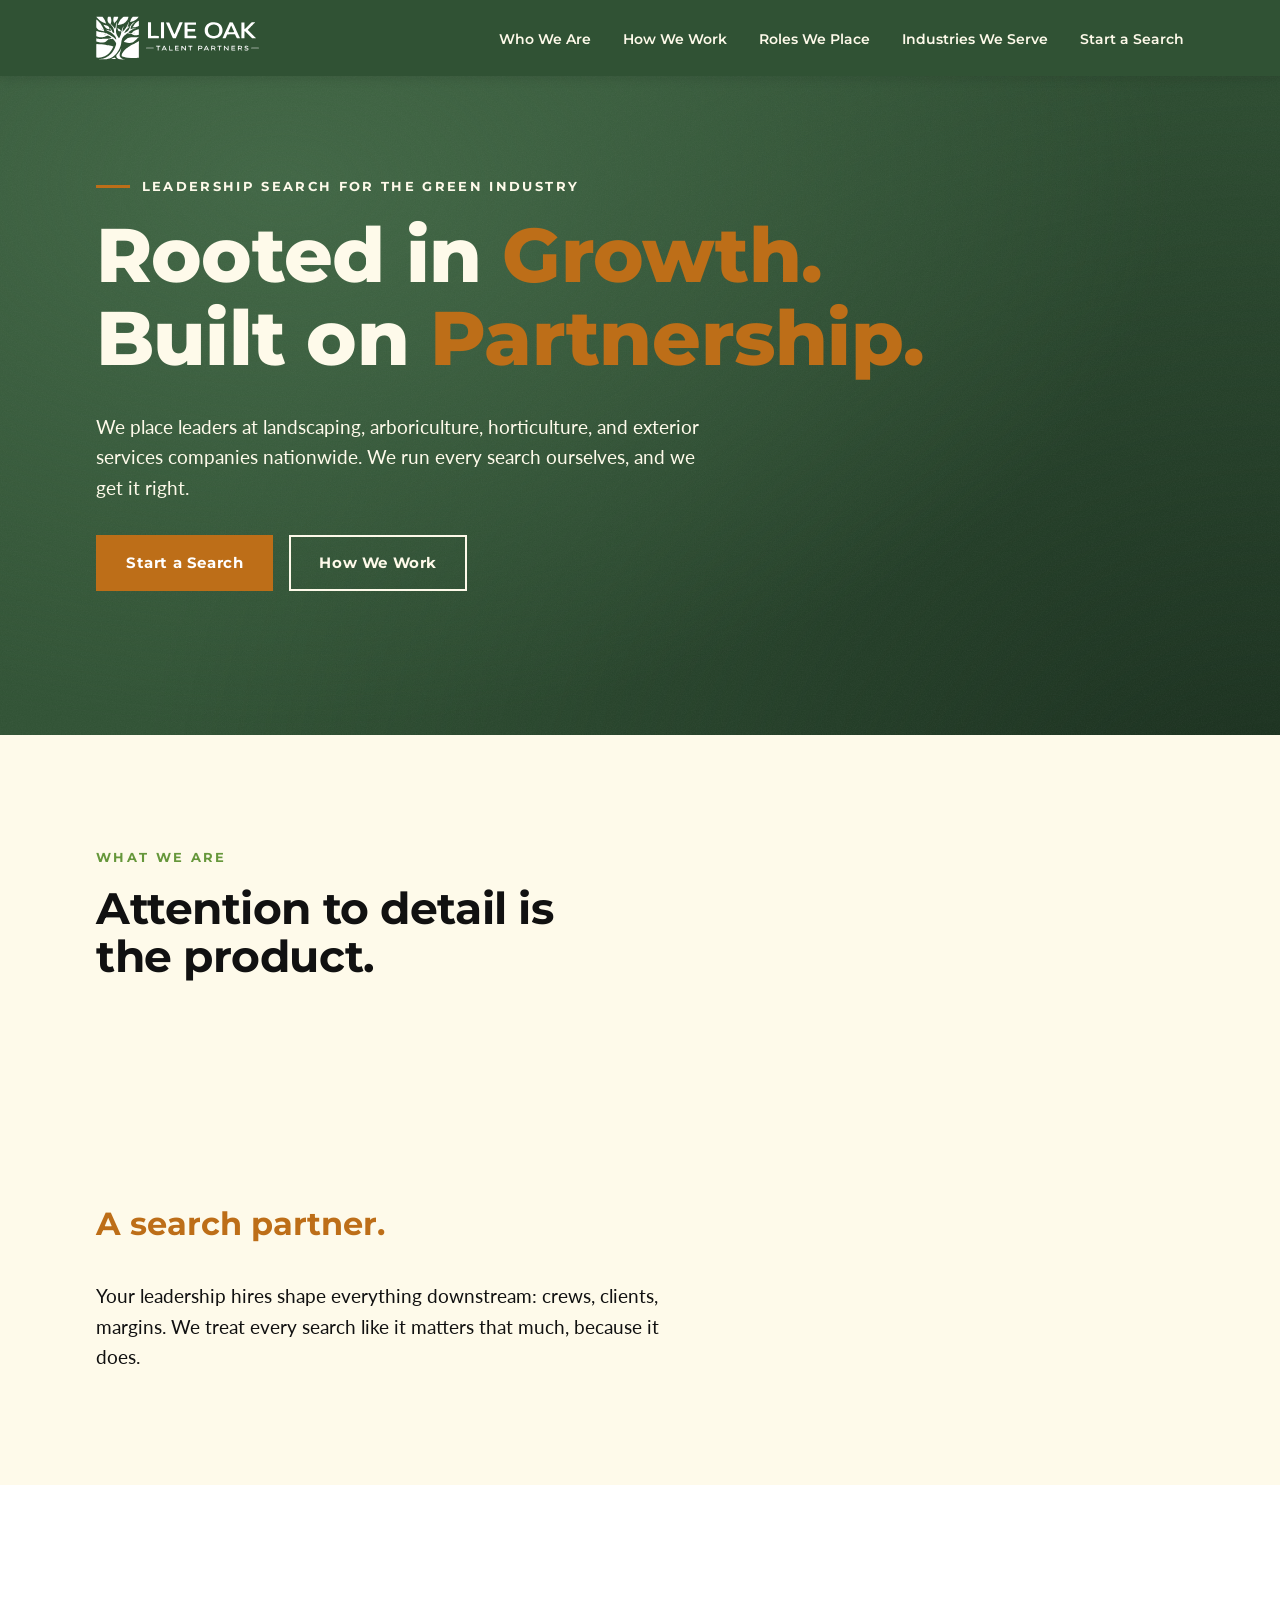
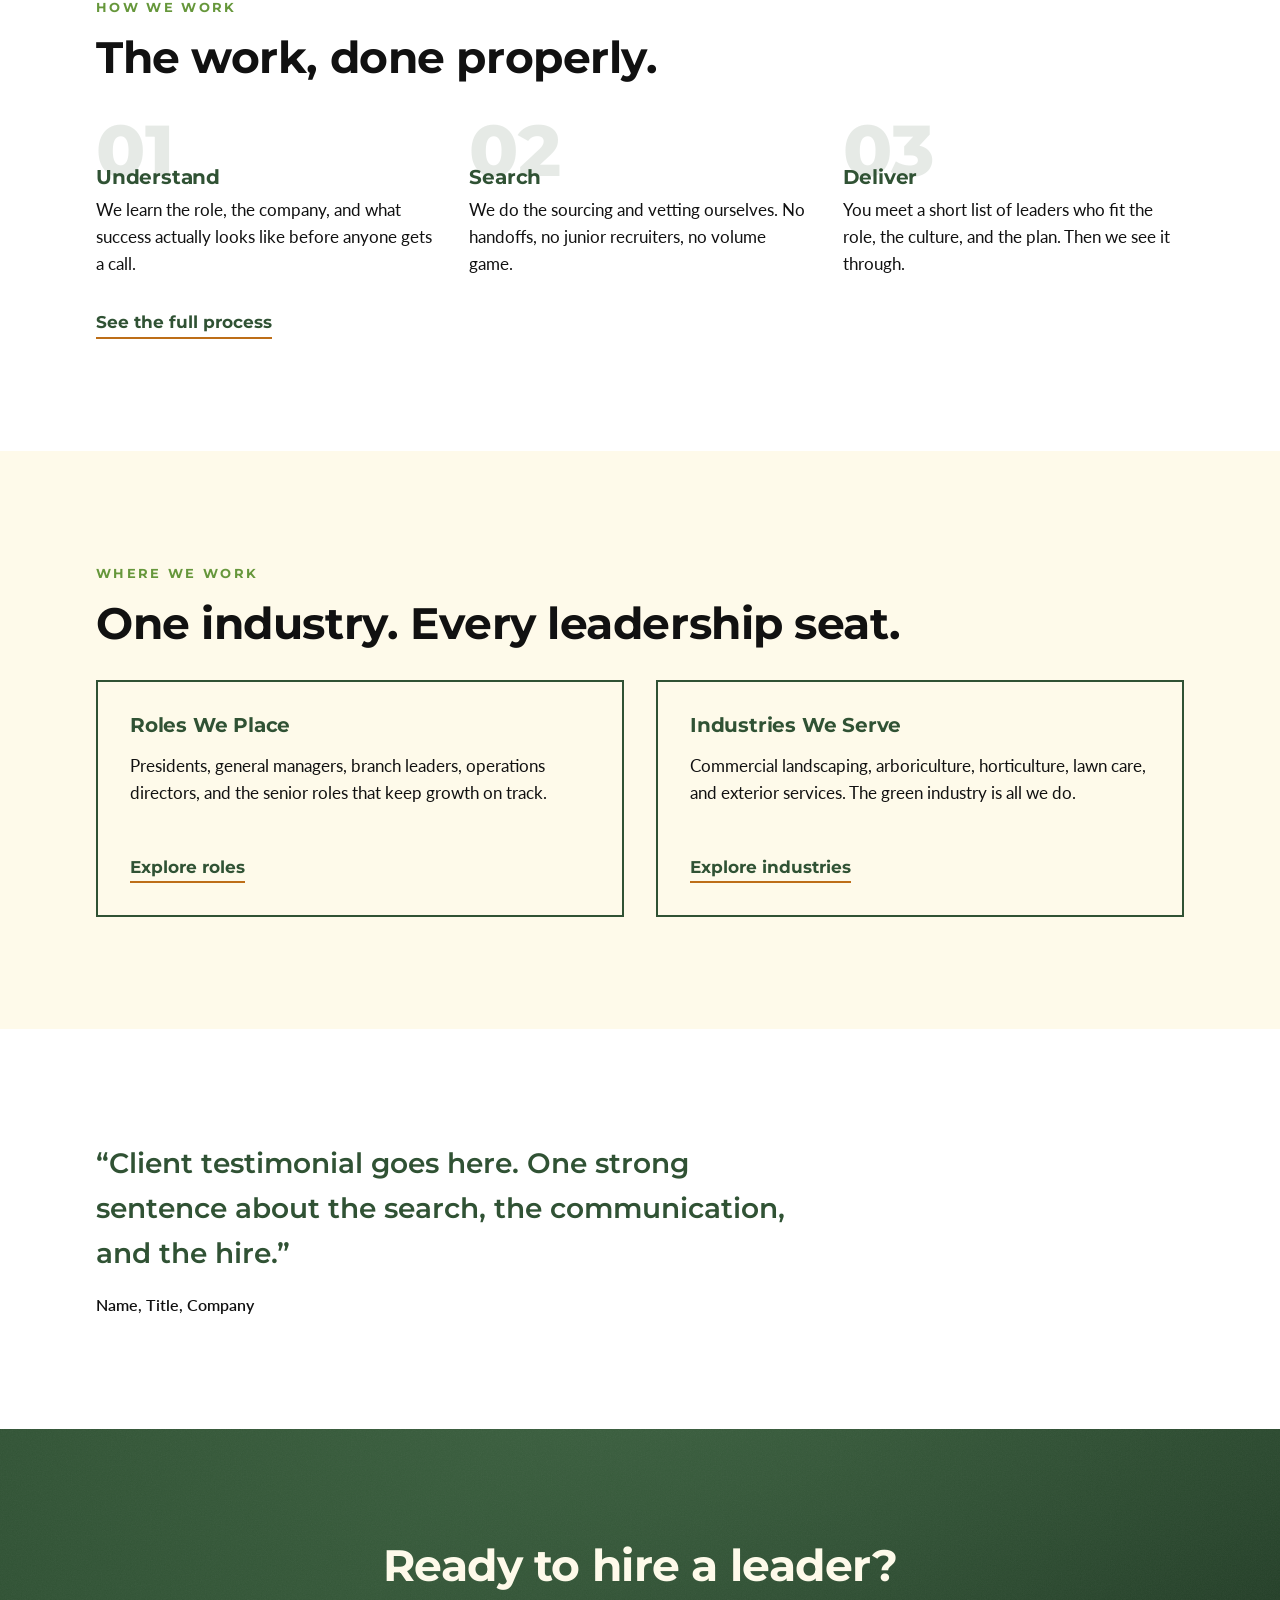
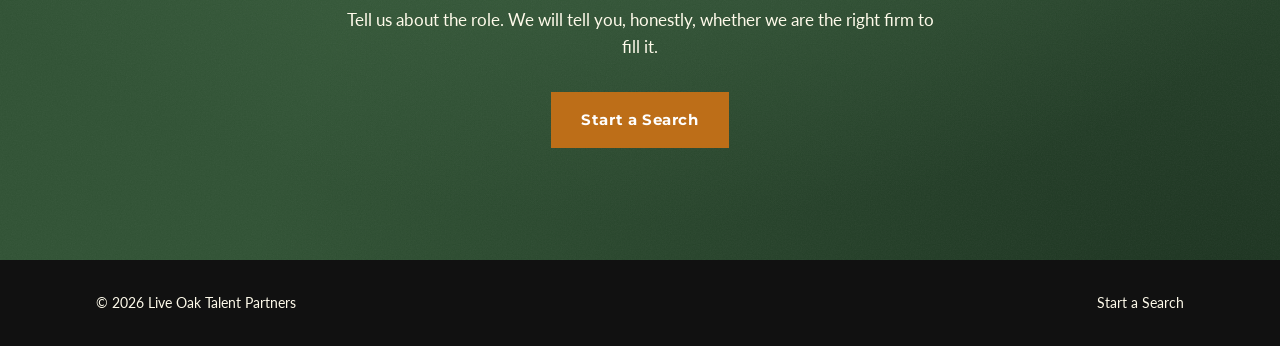
==== commit 45ff49d8: "Atmospheric hero: gradient, grain, amber accents, leadership copy" ====
--- a/index.html
+++ b/index.html
@@ -4,7 +4,7 @@
   <meta charset="UTF-8">
   <meta name="viewport" content="width=device-width, initial-scale=1.0">
   <title>Live Oak Talent Partners | Leadership Hiring for the Green Industry</title>
-  <meta name="description" content="Executive search for landscaping, arboriculture, horticulture, and exterior services companies. Leadership hiring, done properly.">
+  <meta name="description" content="Leadership search for landscaping, arboriculture, horticulture, and exterior services companies. We place leaders, and we run every search ourselves.">
   <link rel="preconnect" href="https://fonts.googleapis.com">
   <link rel="preconnect" href="https://fonts.gstatic.com" crossorigin>
   <link href="https://fonts.googleapis.com/css2?family=Montserrat:wght@600;700;800&family=Lato:wght@400;700&display=swap" rel="stylesheet">
@@ -35,19 +35,14 @@
   <main>
 
     <section class="hero">
-      <div class="container hero-grid">
-        <div class="hero-copy">
-          <p class="eyebrow">Executive Search for the Green Industry</p>
-          <h1>Rooted in Growth. Built on Partnership.</h1>
-          <p class="lede">Leadership hiring for landscaping, arboriculture, horticulture, and exterior services companies nationwide. We run the search ourselves, and we get it right.</p>
-          <div class="hero-actions">
-            <a class="button button-solid" href="pages/start-a-search.html">Start a Search</a>
-            <a class="button button-outline" href="pages/how-we-work.html">How We Work</a>
-          </div>
+      <div class="container">
+        <p class="eyebrow">Leadership Search for the Green Industry</p>
+        <h1>Rooted in <span class="accent">Growth.</span> Built on <span class="accent">Partnership.</span></h1>
+        <p class="lede">We place leaders at landscaping, arboriculture, horticulture, and exterior services companies nationwide. We run every search ourselves, and we get it right.</p>
+        <div class="hero-actions">
+          <a class="button button-solid" href="pages/start-a-search.html">Start a Search</a>
+          <a class="button button-outline" href="pages/how-we-work.html">How We Work</a>
         </div>
-        <figure class="hero-photo">
-          <img src="assets/liveoak.jpg" alt="A sprawling live oak tree" width="800" height="1000">
-        </figure>
       </div>
     </section>
 
--- a/styles.css
+++ b/styles.css
@@ -346,7 +346,11 @@
 /* ---------- Hero ---------- */
 
 .hero {
-  background: var(--color-dark-green) url('assets/contours.svg') center / cover no-repeat;
+  background:
+    url('assets/grain.svg'),
+    radial-gradient(90rem 55rem at 22% 25%, rgba(66, 104, 70, 0.9), transparent 62%),
+    radial-gradient(110rem 90rem at 100% 115%, rgba(20, 38, 24, 0.85), transparent 65%),
+    var(--color-dark-green);
   color: var(--color-cream);
   padding: 9rem 0 var(--space-5);
 }
@@ -359,12 +363,26 @@
 
 .hero .eyebrow {
   color: var(--color-cream);
-  opacity: 0.75;
+  display: flex;
+  align-items: center;
+  gap: 0.75rem;
+}
+
+.hero .eyebrow::before {
+  content: '';
+  width: 2.1rem;
+  height: 3px;
+  background: var(--color-amber);
+  flex: none;
 }
 
 .hero h1 {
   max-width: 16ch;
   margin-bottom: var(--space-3);
+}
+
+.hero h1 .accent {
+  color: var(--color-amber);
 }
 
 .hero .lede {
@@ -379,33 +397,6 @@
   gap: var(--space-2);
 }
 
-/* Split hero: copy left, inset oak photo right on desktop */
-.hero-grid {
-  display: grid;
-  gap: var(--space-4);
-  align-items: center;
-}
-
-.hero-photo {
-  display: none;
-  margin: 0;
-}
-
-@media (min-width: 60rem) {
-  .hero-grid {
-    grid-template-columns: minmax(0, 1.15fr) minmax(0, 0.85fr);
-  }
-
-  .hero-photo {
-    display: block;
-  }
-
-  .hero-photo img {
-    width: 100%;
-    aspect-ratio: 4 / 5;
-    object-fit: cover;
-  }
-}
 
 /* Hero entrance: each element rises in sequence on load */
 @keyframes rise-in {
@@ -430,10 +421,6 @@
 .hero .lede { animation-delay: 0.28s; }
 .hero-actions { animation-delay: 0.44s; }
 
-.hero-photo {
-  animation: rise-in 0.7s ease-out both;
-  animation-delay: 0.2s;
-}
 
 /* ---------- Positioning / signature ---------- */
 
@@ -591,7 +578,11 @@
 .cta-band {
   position: relative;
   z-index: 1;
-  background: var(--color-dark-green) url('assets/contours.svg') center / cover no-repeat;
+  background:
+    url('assets/grain.svg'),
+    radial-gradient(80rem 50rem at 50% -20%, rgba(66, 104, 70, 0.7), transparent 60%),
+    radial-gradient(100rem 80rem at 100% 130%, rgba(20, 38, 24, 0.8), transparent 65%),
+    var(--color-dark-green);
   color: var(--color-cream);
   text-align: center;
 }
